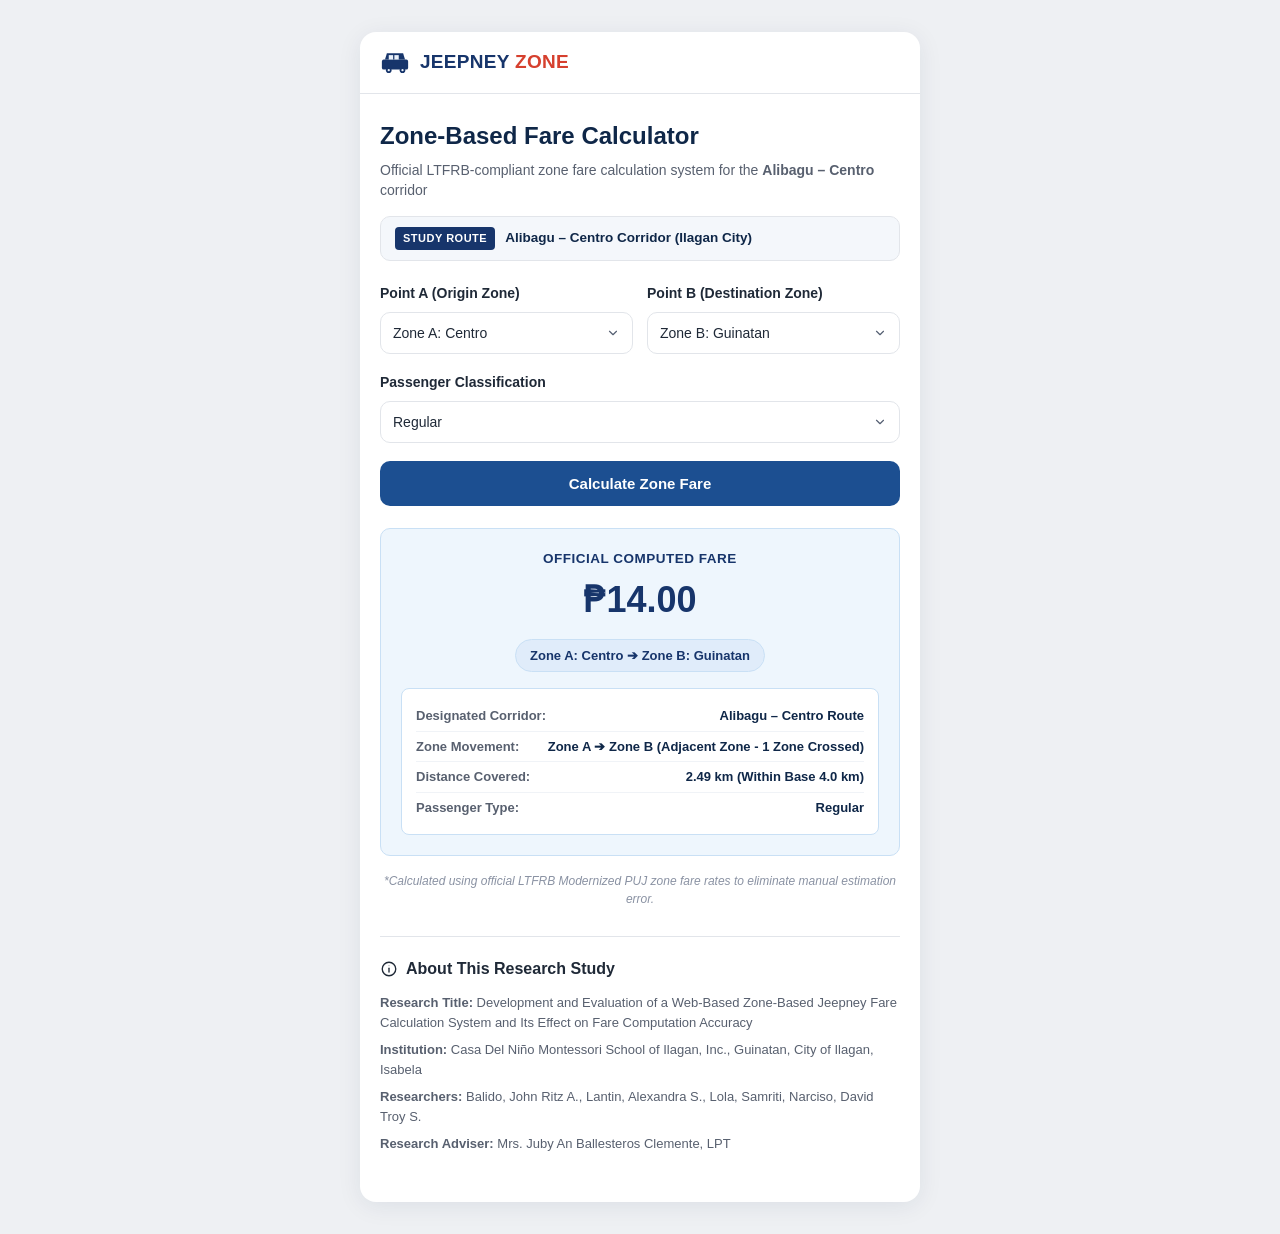
==== index.html @ e0a1ad14 "Add files via upload" ====
<!DOCTYPE html>
<html lang="en">
<head>
<meta charset="UTF-8">
<meta name="viewport" content="width=device-width, initial-scale=1.0">
<title>Zone-Based Jeepney Fare Calculator | Ilagan City</title>
<link rel="stylesheet" href="style.css">
</head>
<body>

<div class="page">

  <header class="site-header">
    <div class="logo">
      <svg class="logo-icon" width="30" height="26" viewBox="0 0 48 40" aria-hidden="true">
        <rect x="3" y="16" width="42" height="16" rx="3" fill="#17356b"/>
        <path d="M8 16 L11 6 H37 L40 16 Z" fill="#17356b"/>
        <rect x="14" y="9" width="7" height="7" fill="#eaf1fa"/>
        <rect x="23" y="9" width="7" height="7" fill="#eaf1fa"/>
        <circle cx="14" cy="33" r="4.5" fill="#17356b"/>
        <circle cx="14" cy="33" r="1.8" fill="#eaf1fa"/>
        <circle cx="36" cy="33" r="4.5" fill="#17356b"/>
        <circle cx="36" cy="33" r="1.8" fill="#eaf1fa"/>
      </svg>
      <span class="logo-text">JEEPNEY <span class="accent">ZONE</span></span>
    </div>
  </header>

  <main class="container">
    <h1>Zone-Based Fare Calculator</h1>
    <p class="subtitle">Official LTFRB-compliant zone fare calculation system for the <strong>Alibagu – Centro</strong> corridor</p>

    <div class="route-banner">
      <span class="banner-tag">STUDY ROUTE</span>
      <span class="banner-title">Alibagu – Centro Corridor (Ilagan City)</span>
    </div>

    <form id="fare-form" novalidate>
      <div class="zone-grid">
        <div class="zone-field">
          <label for="origin">Point A (Origin Zone)</label>
          <div class="input-wrap">
            <select id="origin" name="origin">
              <option value="0">Zone A: Centro</option>
              <option value="1">Zone B: Guinatan</option>
              <option value="2">Zone C: Osmeña</option>
              <option value="3">Zone D: Calamagui</option>
              <option value="4">Zone E: Calamagui (2nd)</option>
              <option value="5">Zone F: Baligatan / Alibagu</option>
            </select>
          </div>
        </div>

        <div class="zone-field">
          <label for="destination">Point B (Destination Zone)</label>
          <div class="input-wrap">
            <select id="destination" name="destination">
              <option value="0">Zone A: Centro</option>
              <option value="1" selected>Zone B: Guinatan</option>
              <option value="2">Zone C: Osmeña</option>
              <option value="3">Zone D: Calamagui</option>
              <option value="4">Zone E: Calamagui (2nd)</option>
              <option value="5">Zone F: Baligatan / Alibagu</option>
            </select>
          </div>
        </div>
      </div>

      <label for="passenger-type">Passenger Classification</label>
      <div class="input-wrap">
        <select id="passenger-type" name="passenger-type">
          <option value="regular">Regular</option>
          <option value="student">Student (20% Discount)</option>
          <option value="senior">Senior Citizen (20% Discount)</option>
          <option value="pwd">PWD (Person with Disability - 20% Discount)</option>
        </select>
      </div>

      <button type="submit" class="calc-btn">Calculate Zone Fare</button>
    </form>

    <div class="result" id="result" aria-live="polite">
      <p class="result-label">Official Computed Fare</p>
      <p class="result-amount" id="fare-amount">₱—</p>

      <div class="zone-trip-summary" id="zone-trip-summary">
        <div class="summary-badge"><span id="badge-point-a">Zone A</span> ➔ <span id="badge-point-b">Zone B</span></div>
      </div>

      <div class="result-details">
        <div class="detail-row">
          <span class="detail-key">Designated Corridor:</span>
          <span class="detail-val">Alibagu – Centro Route</span>
        </div>
        <div class="detail-row">
          <span class="detail-key">Zone Movement:</span>
          <span class="detail-val" id="detail-zones">—</span>
        </div>
        <div class="detail-row">
          <span class="detail-key">Distance Covered:</span>
          <span class="detail-val" id="detail-distance">—</span>
        </div>
        <div class="detail-row">
          <span class="detail-key">Passenger Type:</span>
          <span class="detail-val" id="detail-passenger">—</span>
        </div>
      </div>
    </div>

    <p class="disclaimer">*Calculated using official LTFRB Modernized PUJ zone fare rates to eliminate manual estimation error.</p>

    <div class="info-section">
      <h2>
        <svg viewBox="0 0 24 24" width="18" height="18" fill="none" stroke="currentColor" stroke-width="1.8" stroke-linecap="round" stroke-linejoin="round" aria-hidden="true"><circle cx="12" cy="12" r="9"/><line x1="12" y1="11" x2="12" y2="16"/><circle cx="12" cy="7.6" r="0.6" fill="currentColor" stroke="none"/></svg>
        About This Research Study
      </h2>
      <p class="study-item"><strong>Research Title:</strong> Development and Evaluation of a Web-Based Zone-Based Jeepney Fare Calculation System and Its Effect on Fare Computation Accuracy</p>
      <p class="study-item"><strong>Institution:</strong> Casa Del Niño Montessori School of Ilagan, Inc., Guinatan, City of Ilagan, Isabela</p>
      <p class="study-item"><strong>Researchers:</strong> Balido, John Ritz A., Lantin, Alexandra S., Lola, Samriti, Narciso, David Troy S.</p>
      <p class="study-item"><strong>Research Adviser:</strong> Mrs. Juby An Ballesteros Clemente, LPT</p>
    </div>
  </main>

</div>

<script src="script.js"></script>
</body>
</html>
---- style.css ----
:root {
  --navy: #17356b;
  --navy-dark: #0f2748;
  --red: #d6402e;
  --blue: #1c4f91;
  --blue-dark: #163f74;
  --page-bg: #eef0f3;
  --card-bg: #ffffff;
  --border: #e2e5ea;
  --text: #1f2937;
  --text-secondary: #58606f;
  --text-muted: #8a92a3;
  --fare-bg: #eef6fd;
  --fare-border: #c9e0f5;
  --badge-bg: #e0ecfa;
  --radius: 10px;
  --font: -apple-system, BlinkMacSystemFont, "Segoe UI", Roboto, Helvetica, Arial, sans-serif;
}

* { box-sizing: border-box; }

body {
  margin: 0;
  font-family: var(--font);
  color: var(--text);
  background: var(--page-bg);
  line-height: 1.5;
}

.page {
  max-width: 560px;
  margin: 0 auto;
  background: var(--card-bg);
  min-height: 100vh;
}

@media (min-width: 600px) {
  .page {
    margin: 32px auto;
    min-height: auto;
    border-radius: 16px;
    box-shadow: 0 4px 24px rgba(15, 39, 72, 0.08);
    overflow: hidden;
  }
}

.site-header {
  display: flex;
  align-items: center;
  gap: 14px;
  padding: 16px 20px;
  border-bottom: 1px solid var(--border);
}

.logo {
  display: flex;
  align-items: center;
  gap: 10px;
}

.logo-text {
  font-size: 19px;
  font-weight: 800;
  color: var(--navy);
  letter-spacing: 0.3px;
}

.logo-text .accent {
  color: var(--red);
}

.container {
  padding: 24px 20px 48px;
}

h1 {
  font-size: 24px;
  margin: 0 0 6px;
  color: var(--navy-dark);
  font-weight: 800;
}

.subtitle {
  color: var(--text-secondary);
  margin: 0 0 16px;
  font-size: 14px;
  line-height: 1.45;
}

.route-banner {
  display: flex;
  align-items: center;
  gap: 10px;
  background: #f4f7fb;
  border: 1px solid var(--border);
  padding: 10px 14px;
  border-radius: var(--radius);
  margin-bottom: 22px;
}

.banner-tag {
  background: var(--navy);
  color: #fff;
  font-size: 11px;
  font-weight: 800;
  letter-spacing: 0.5px;
  padding: 3px 8px;
  border-radius: 4px;
}

.banner-title {
  font-size: 13.5px;
  font-weight: 700;
  color: var(--navy-dark);
}

label {
  display: block;
  font-weight: 700;
  font-size: 14px;
  margin-bottom: 8px;
  color: var(--text);
}

.zone-grid {
  display: grid;
  grid-template-columns: 1fr;
  gap: 0;
}

@media (min-width: 480px) {
  .zone-grid {
    grid-template-columns: 1fr 1fr;
    gap: 14px;
  }
}

.input-wrap {
  position: relative;
  margin-bottom: 18px;
}

select {
  width: 100%;
  padding: 12px 36px 12px 12px;
  border: 1px solid var(--border);
  border-radius: var(--radius);
  font-size: 14px;
  color: var(--text);
  font-family: inherit;
  background: #fff;
  appearance: none;
  -webkit-appearance: none;
  background-image: url("data:image/svg+xml,%3Csvg xmlns='http://www.w3.org/2000/svg' width='14' height='14' viewBox='0 0 24 24' fill='none' stroke='%23566073' stroke-width='2' stroke-linecap='round' stroke-linejoin='round'%3E%3Cpolyline points='6 9 12 15 18 9'/%3E%3C/svg%3E");
  background-repeat: no-repeat;
  background-position: right 12px center;
  background-size: 14px;
}

select:focus {
  outline: none;
  border-color: var(--blue);
  box-shadow: 0 0 0 3px rgba(28, 79, 145, 0.14);
}

.calc-btn {
  width: 100%;
  background: var(--blue);
  color: #fff;
  border: none;
  padding: 14px;
  font-size: 15px;
  font-weight: 700;
  border-radius: var(--radius);
  cursor: pointer;
  transition: background 0.15s ease, transform 0.1s ease;
}

.calc-btn:hover { background: var(--blue-dark); }
.calc-btn:active { transform: translateY(1px); }

.result {
  margin-top: 22px;
  background: var(--fare-bg);
  border: 1px solid var(--fare-border);
  border-radius: var(--radius);
  padding: 20px;
  text-align: center;
}

.result-label {
  margin: 0 0 4px;
  font-size: 13.5px;
  color: var(--navy);
  font-weight: 700;
  text-transform: uppercase;
  letter-spacing: 0.5px;
}

.result-amount {
  margin: 0 0 12px;
  font-size: 36px;
  font-weight: 800;
  color: var(--navy);
}

.zone-trip-summary {
  display: flex;
  justify-content: center;
  margin-bottom: 16px;
}

.summary-badge {
  background: var(--badge-bg);
  border: 1px solid var(--fare-border);
  color: var(--navy);
  font-weight: 700;
  font-size: 13px;
  padding: 6px 14px;
  border-radius: 20px;
}

.result-details {
  background: #ffffff;
  border: 1px solid var(--fare-border);
  border-radius: 8px;
  padding: 12px 14px;
  text-align: left;
}

.detail-row {
  display: flex;
  justify-content: space-between;
  gap: 10px;
  padding: 5px 0;
  font-size: 13px;
  border-bottom: 1px solid #f0f3f7;
}

.detail-row:last-child {
  border-bottom: none;
}

.detail-key {
  font-weight: 600;
  color: var(--text-secondary);
  flex-shrink: 0;
}

.detail-val {
  font-weight: 700;
  color: var(--navy-dark);
  text-align: right;
}

.disclaimer {
  text-align: center;
  font-size: 12px;
  color: var(--text-muted);
  font-style: italic;
  margin: 16px 0 28px;
}

.info-section {
  border-top: 1px solid var(--border);
  padding-top: 20px;
}

.info-section h2 {
  display: flex;
  align-items: center;
  gap: 8px;
  font-size: 16px;
  margin: 0 0 12px;
  color: var(--text);
}

.info-section p {
  margin: 0 0 8px;
  font-size: 13px;
  color: var(--text-secondary);
  line-height: 1.5;
}

.info-section p:last-child {
  margin-bottom: 0;
}
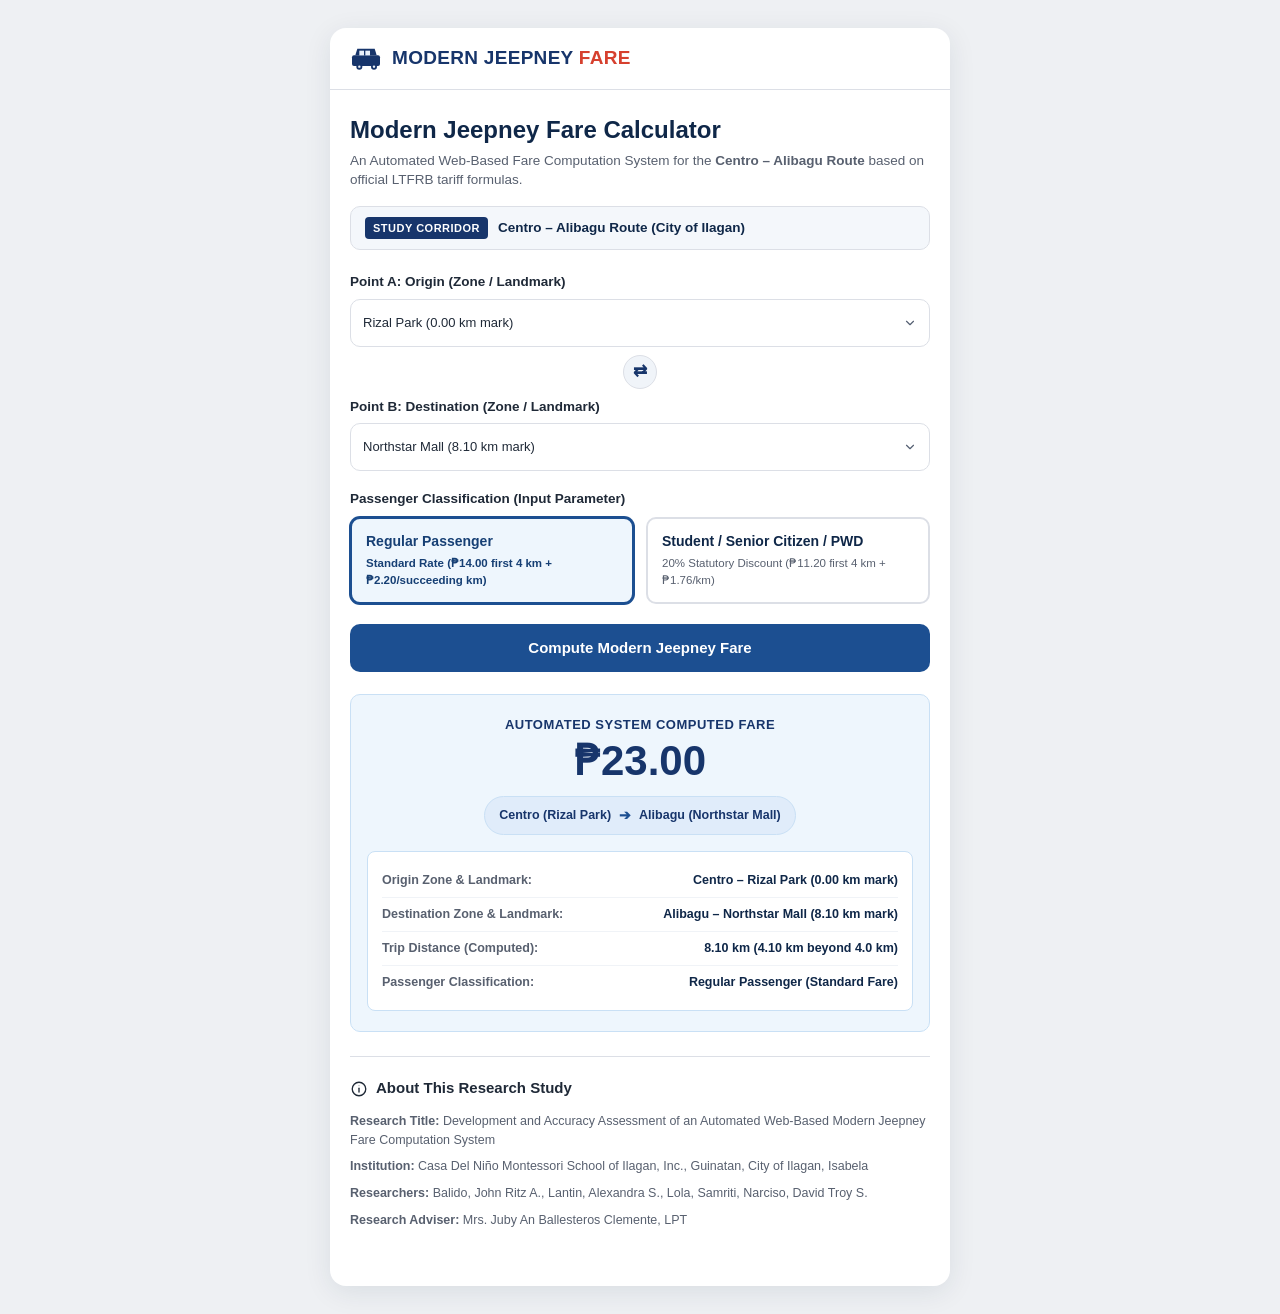
==== commit 350a6cf0: "Add files via upload" ====
--- a/index.html
+++ b/index.html
@@ -3,7 +3,7 @@
 <head>
 <meta charset="UTF-8">
 <meta name="viewport" content="width=device-width, initial-scale=1.0">
-<title>Zone-Based Jeepney Fare Calculator | Ilagan City</title>
+<title>Automated Modern Jeepney Fare Computation System | Ilagan City</title>
 <link rel="stylesheet" href="style.css">
 </head>
 <body>
@@ -12,7 +12,7 @@
 
   <header class="site-header">
     <div class="logo">
-      <svg class="logo-icon" width="30" height="26" viewBox="0 0 48 40" aria-hidden="true">
+      <svg class="logo-icon" width="32" height="28" viewBox="0 0 48 40" aria-hidden="true">
         <rect x="3" y="16" width="42" height="16" rx="3" fill="#17356b"/>
         <path d="M8 16 L11 6 H37 L40 16 Z" fill="#17356b"/>
         <rect x="14" y="9" width="7" height="7" fill="#eaf1fa"/>
@@ -22,99 +22,157 @@
         <circle cx="36" cy="33" r="4.5" fill="#17356b"/>
         <circle cx="36" cy="33" r="1.8" fill="#eaf1fa"/>
       </svg>
-      <span class="logo-text">JEEPNEY <span class="accent">ZONE</span></span>
+      <span class="logo-text">MODERN JEEPNEY <span class="accent">FARE</span></span>
     </div>
   </header>
 
   <main class="container">
-    <h1>Zone-Based Fare Calculator</h1>
-    <p class="subtitle">Official LTFRB-compliant zone fare calculation system for the <strong>Alibagu – Centro</strong> corridor</p>
+    <h1>Modern Jeepney Fare Calculator</h1>
+    <p class="subtitle">An Automated Web-Based Fare Computation System for the <strong>Centro – Alibagu Route</strong> based on official LTFRB tariff formulas.</p>
 
     <div class="route-banner">
-      <span class="banner-tag">STUDY ROUTE</span>
-      <span class="banner-title">Alibagu – Centro Corridor (Ilagan City)</span>
+      <span class="banner-tag">STUDY CORRIDOR</span>
+      <span class="banner-title">Centro – Alibagu Route (City of Ilagan)</span>
     </div>
 
     <form id="fare-form" novalidate>
       <div class="zone-grid">
+        
+        <!-- Origin Selection -->
         <div class="zone-field">
-          <label for="origin">Point A (Origin Zone)</label>
+          <label for="origin">Point A: Origin (Zone / Landmark)</label>
           <div class="input-wrap">
             <select id="origin" name="origin">
-              <option value="0">Zone A: Centro</option>
-              <option value="1">Zone B: Guinatan</option>
-              <option value="2">Zone C: Osmeña</option>
-              <option value="3">Zone D: Calamagui</option>
-              <option value="4">Zone E: Calamagui (2nd)</option>
-              <option value="5">Zone F: Baligatan / Alibagu</option>
+              <optgroup label="Centro Zone">
+                <option value="0" selected>Rizal Park (0.00 km mark)</option>
+                <option value="1">Ilagan City Hall (0.64 km mark)</option>
+                <option value="2">Paguirigan Memorial Park (0.95 km mark)</option>
+              </optgroup>
+              <optgroup label="Guinatan Zone">
+                <option value="3">Casa del Niño Montessori School (1.90 km mark)</option>
+                <option value="4">Brgy. Guinatan Covered Court (2.49 km mark)</option>
+              </optgroup>
+              <optgroup label="Osmeña Zone">
+                <option value="5">Puregold Ilagan Isabela (3.30 km mark)</option>
+                <option value="6">Robinsons Supermarket Ilagan (3.95 km mark)</option>
+              </optgroup>
+              <optgroup label="Calamagui 1st Zone">
+                <option value="7">Isabela Doctor's General Hospital [IDGH] (5.30 km mark)</option>
+                <option value="8">Hotel Mills and Rain (6.22 km mark)</option>
+              </optgroup>
+              <optgroup label="Calamagui 2nd Zone">
+                <option value="9">Queen Isabela Park (6.95 km mark)</option>
+              </optgroup>
+              <optgroup label="Baligatan Zone">
+                <option value="10">PSA - Isabela Provincial Office (7.31 km mark)</option>
+              </optgroup>
+              <optgroup label="Alibagu Zone">
+                <option value="11">Northstar Mall (8.10 km mark)</option>
+              </optgroup>
             </select>
           </div>
         </div>
 
+        <div class="swap-wrap">
+          <button type="button" id="swap-btn" class="swap-btn" title="Swap Origin and Destination" aria-label="Swap Origin and Destination">⇄</button>
+        </div>
+
+        <!-- Destination Selection -->
         <div class="zone-field">
-          <label for="destination">Point B (Destination Zone)</label>
+          <label for="destination">Point B: Destination (Zone / Landmark)</label>
           <div class="input-wrap">
             <select id="destination" name="destination">
-              <option value="0">Zone A: Centro</option>
-              <option value="1" selected>Zone B: Guinatan</option>
-              <option value="2">Zone C: Osmeña</option>
-              <option value="3">Zone D: Calamagui</option>
-              <option value="4">Zone E: Calamagui (2nd)</option>
-              <option value="5">Zone F: Baligatan / Alibagu</option>
+              <optgroup label="Centro Zone">
+                <option value="0">Rizal Park (0.00 km mark)</option>
+                <option value="1">Ilagan City Hall (0.64 km mark)</option>
+                <option value="2">Paguirigan Memorial Park (0.95 km mark)</option>
+              </optgroup>
+              <optgroup label="Guinatan Zone">
+                <option value="3">Casa del Niño Montessori School (1.90 km mark)</option>
+                <option value="4">Brgy. Guinatan Covered Court (2.49 km mark)</option>
+              </optgroup>
+              <optgroup label="Osmeña Zone">
+                <option value="5">Puregold Ilagan Isabela (3.30 km mark)</option>
+                <option value="6">Robinsons Supermarket Ilagan (3.95 km mark)</option>
+              </optgroup>
+              <optgroup label="Calamagui 1st Zone">
+                <option value="7">Isabela Doctor's General Hospital [IDGH] (5.30 km mark)</option>
+                <option value="8">Hotel Mills and Rain (6.22 km mark)</option>
+              </optgroup>
+              <optgroup label="Calamagui 2nd Zone">
+                <option value="9">Queen Isabela Park (6.95 km mark)</option>
+              </optgroup>
+              <optgroup label="Baligatan Zone">
+                <option value="10">PSA - Isabela Provincial Office (7.31 km mark)</option>
+              </optgroup>
+              <optgroup label="Alibagu Zone">
+                <option value="11" selected>Northstar Mall (8.10 km mark)</option>
+              </optgroup>
             </select>
           </div>
         </div>
       </div>
 
-      <label for="passenger-type">Passenger Classification</label>
-      <div class="input-wrap">
-        <select id="passenger-type" name="passenger-type">
-          <option value="regular">Regular</option>
-          <option value="student">Student (20% Discount)</option>
-          <option value="senior">Senior Citizen (20% Discount)</option>
-          <option value="pwd">PWD (Person with Disability - 20% Discount)</option>
-        </select>
+      <!-- Passenger Classification as defined in Research Paper Input (c) -->
+      <label class="passenger-section-label">Passenger Classification (Input Parameter)</label>
+      <div class="passenger-type-container">
+        <div class="passenger-btn-group" role="radiogroup" aria-label="Passenger Classification">
+          <label class="passenger-radio-label active" id="label-regular">
+            <input type="radio" name="passenger-type" value="regular" checked>
+            <span class="radio-title">Regular Passenger</span>
+            <span class="radio-desc">Standard Rate (₱14.00 first 4 km + ₱2.20/succeeding km)</span>
+          </label>
+          <label class="passenger-radio-label" id="label-discounted">
+            <input type="radio" name="passenger-type" value="discounted">
+            <span class="radio-title">Student / Senior Citizen / PWD</span>
+            <span class="radio-desc">20% Statutory Discount (₱11.20 first 4 km + ₱1.76/km)</span>
+          </label>
+        </div>
       </div>
 
-      <button type="submit" class="calc-btn">Calculate Zone Fare</button>
+      <button type="submit" class="calc-btn">Compute Modern Jeepney Fare</button>
     </form>
 
+    <!-- Computed Output Section -->
     <div class="result" id="result" aria-live="polite">
-      <p class="result-label">Official Computed Fare</p>
-      <p class="result-amount" id="fare-amount">₱—</p>
+      <p class="result-label">Automated System Computed Fare</p>
+      <p class="result-amount" id="fare-amount">₱23.00</p>
 
       <div class="zone-trip-summary" id="zone-trip-summary">
-        <div class="summary-badge"><span id="badge-point-a">Zone A</span> ➔ <span id="badge-point-b">Zone B</span></div>
+        <div class="summary-badge">
+          <span class="badge-point" id="badge-point-a">Point A</span>
+          <span class="badge-arrow">➔</span>
+          <span class="badge-point" id="badge-point-b">Point B</span>
+        </div>
       </div>
 
       <div class="result-details">
         <div class="detail-row">
-          <span class="detail-key">Designated Corridor:</span>
-          <span class="detail-val">Alibagu – Centro Route</span>
+          <span class="detail-key">Origin Zone & Landmark:</span>
+          <span class="detail-val" id="detail-point-a">—</span>
         </div>
         <div class="detail-row">
-          <span class="detail-key">Zone Movement:</span>
-          <span class="detail-val" id="detail-zones">—</span>
+          <span class="detail-key">Destination Zone & Landmark:</span>
+          <span class="detail-val" id="detail-point-b">—</span>
         </div>
         <div class="detail-row">
-          <span class="detail-key">Distance Covered:</span>
+          <span class="detail-key">Trip Distance (Computed):</span>
           <span class="detail-val" id="detail-distance">—</span>
         </div>
         <div class="detail-row">
-          <span class="detail-key">Passenger Type:</span>
+          <span class="detail-key">Passenger Classification:</span>
           <span class="detail-val" id="detail-passenger">—</span>
         </div>
       </div>
     </div>
 
-    <p class="disclaimer">*Calculated using official LTFRB Modernized PUJ zone fare rates to eliminate manual estimation error.</p>
-
+    <!-- Research Metadata Section -->
     <div class="info-section">
       <h2>
         <svg viewBox="0 0 24 24" width="18" height="18" fill="none" stroke="currentColor" stroke-width="1.8" stroke-linecap="round" stroke-linejoin="round" aria-hidden="true"><circle cx="12" cy="12" r="9"/><line x1="12" y1="11" x2="12" y2="16"/><circle cx="12" cy="7.6" r="0.6" fill="currentColor" stroke="none"/></svg>
         About This Research Study
       </h2>
-      <p class="study-item"><strong>Research Title:</strong> Development and Evaluation of a Web-Based Zone-Based Jeepney Fare Calculation System and Its Effect on Fare Computation Accuracy</p>
+      <p class="study-item"><strong>Research Title:</strong> Development and Accuracy Assessment of an Automated Web-Based Modern Jeepney Fare Computation System</p>
       <p class="study-item"><strong>Institution:</strong> Casa Del Niño Montessori School of Ilagan, Inc., Guinatan, City of Ilagan, Isabela</p>
       <p class="study-item"><strong>Researchers:</strong> Balido, John Ritz A., Lantin, Alexandra S., Lola, Samriti, Narciso, David Troy S.</p>
       <p class="study-item"><strong>Research Adviser:</strong> Mrs. Juby An Ballesteros Clemente, LPT</p>
--- a/style.css
+++ b/style.css
@@ -6,7 +6,7 @@
   --blue-dark: #163f74;
   --page-bg: #eef0f3;
   --card-bg: #ffffff;
-  --border: #e2e5ea;
+  --border: #dcdfe6;
   --text: #1f2937;
   --text-secondary: #58606f;
   --text-muted: #8a92a3;
@@ -17,7 +17,9 @@
   --font: -apple-system, BlinkMacSystemFont, "Segoe UI", Roboto, Helvetica, Arial, sans-serif;
 }
 
-* { box-sizing: border-box; }
+* { 
+  box-sizing: border-box; 
+}
 
 body {
   margin: 0;
@@ -25,21 +27,22 @@
   color: var(--text);
   background: var(--page-bg);
   line-height: 1.5;
+  -webkit-font-smoothing: antialiased;
 }
 
 .page {
-  max-width: 560px;
+  max-width: 620px;
   margin: 0 auto;
   background: var(--card-bg);
   min-height: 100vh;
 }
 
-@media (min-width: 600px) {
+@media (min-width: 660px) {
   .page {
-    margin: 32px auto;
+    margin: 28px auto;
     min-height: auto;
     border-radius: 16px;
-    box-shadow: 0 4px 24px rgba(15, 39, 72, 0.08);
+    box-shadow: 0 6px 28px rgba(15, 39, 72, 0.09);
     overflow: hidden;
   }
 }
@@ -74,16 +77,17 @@
 }
 
 h1 {
-  font-size: 24px;
+  font-size: clamp(20px, 4.8vw, 24px);
   margin: 0 0 6px;
   color: var(--navy-dark);
   font-weight: 800;
+  line-height: 1.3;
 }
 
 .subtitle {
   color: var(--text-secondary);
   margin: 0 0 16px;
-  font-size: 14px;
+  font-size: 13.5px;
   line-height: 1.45;
 }
 
@@ -96,6 +100,7 @@
   padding: 10px 14px;
   border-radius: var(--radius);
   margin-bottom: 22px;
+  flex-wrap: wrap;
 }
 
 .banner-tag {
@@ -106,6 +111,7 @@
   letter-spacing: 0.5px;
   padding: 3px 8px;
   border-radius: 4px;
+  flex-shrink: 0;
 }
 
 .banner-title {
@@ -114,47 +120,90 @@
   color: var(--navy-dark);
 }
 
-label {
+.zone-grid {
+  display: flex;
+  flex-direction: column;
+  gap: 8px;
+  margin-bottom: 18px;
+}
+
+.swap-wrap {
+  display: flex;
+  justify-content: center;
+}
+
+.swap-btn {
+  background: #f0f4f9;
+  border: 1px solid var(--border);
+  border-radius: 50%;
+  width: 34px;
+  height: 34px;
+  cursor: pointer;
+  font-size: 17px;
+  font-weight: 700;
+  color: var(--navy);
+  display: flex;
+  align-items: center;
+  justify-content: center;
+  transition: all 0.15s ease;
+}
+
+.swap-btn:hover {
+  background: var(--badge-bg);
+  border-color: var(--blue);
+  transform: rotate(180deg);
+}
+
+.zone-field {
+  display: flex;
+  flex-direction: column;
+}
+
+.zone-field label {
   display: block;
   font-weight: 700;
-  font-size: 14px;
-  margin-bottom: 8px;
-  color: var(--text);
-}
-
-.zone-grid {
-  display: grid;
-  grid-template-columns: 1fr;
-  gap: 0;
-}
-
-@media (min-width: 480px) {
-  .zone-grid {
-    grid-template-columns: 1fr 1fr;
-    gap: 14px;
-  }
+  font-size: 13.5px;
+  margin-bottom: 6px;
+  color: var(--text);
 }
 
 .input-wrap {
   position: relative;
-  margin-bottom: 18px;
+  width: 100%;
 }
 
 select {
   width: 100%;
-  padding: 12px 36px 12px 12px;
+  height: 48px;
+  padding: 10px 36px 10px 12px;
   border: 1px solid var(--border);
   border-radius: var(--radius);
-  font-size: 14px;
+  font-size: 13px;
   color: var(--text);
   font-family: inherit;
-  background: #fff;
+  background-color: #fff;
   appearance: none;
   -webkit-appearance: none;
   background-image: url("data:image/svg+xml,%3Csvg xmlns='http://www.w3.org/2000/svg' width='14' height='14' viewBox='0 0 24 24' fill='none' stroke='%23566073' stroke-width='2' stroke-linecap='round' stroke-linejoin='round'%3E%3Cpolyline points='6 9 12 15 18 9'/%3E%3C/svg%3E");
   background-repeat: no-repeat;
   background-position: right 12px center;
   background-size: 14px;
+  text-overflow: ellipsis;
+  white-space: nowrap;
+  overflow: hidden;
+}
+
+optgroup {
+  font-weight: 700;
+  color: var(--navy);
+  background: #f9fbfd;
+}
+
+optgroup option {
+  font-weight: 400;
+  color: var(--text);
+  background: #ffffff;
+  padding: 4px 6px;
 }
 
 select:focus {
@@ -163,17 +212,93 @@
   box-shadow: 0 0 0 3px rgba(28, 79, 145, 0.14);
 }
 
+.passenger-section-label {
+  display: block;
+  font-weight: 700;
+  font-size: 13.5px;
+  margin-bottom: 8px;
+  color: var(--text);
+}
+
+.passenger-type-container {
+  margin-bottom: 20px;
+}
+
+.passenger-btn-group {
+  display: grid;
+  grid-template-columns: 1fr;
+  gap: 10px;
+}
+
+@media (min-width: 480px) {
+  .passenger-btn-group {
+    grid-template-columns: 1fr 1fr;
+    gap: 12px;
+  }
+}
+
+.passenger-radio-label {
+  display: flex;
+  flex-direction: column;
+  justify-content: center;
+  padding: 12px 14px;
+  border: 2px solid var(--border);
+  border-radius: var(--radius);
+  background: #ffffff;
+  cursor: pointer;
+  transition: all 0.15s ease;
+  user-select: none;
+}
+
+.passenger-radio-label input[type="radio"] {
+  position: absolute;
+  opacity: 0;
+  pointer-events: none;
+}
+
+.passenger-radio-label .radio-title {
+  font-size: 14px;
+  font-weight: 700;
+  color: var(--navy-dark);
+  margin-bottom: 3px;
+}
+
+.passenger-radio-label .radio-desc {
+  font-size: 11.5px;
+  color: var(--text-secondary);
+}
+
+.passenger-radio-label:hover {
+  border-color: #b0c7e6;
+  background: #f8fbfe;
+}
+
+.passenger-radio-label.active {
+  border-color: var(--blue);
+  background: #eef6fd;
+  box-shadow: 0 0 0 1px var(--blue);
+}
+
+.passenger-radio-label.active .radio-title {
+  color: var(--blue-dark);
+}
+
+.passenger-radio-label.active .radio-desc {
+  color: var(--blue-dark);
+  font-weight: 600;
+}
+
 .calc-btn {
   width: 100%;
+  height: 48px;
   background: var(--blue);
   color: #fff;
   border: none;
-  padding: 14px;
   font-size: 15px;
   font-weight: 700;
   border-radius: var(--radius);
   cursor: pointer;
-  transition: background 0.15s ease, transform 0.1s ease;
+  transition: background 0.15s ease;
 }
 
 .calc-btn:hover { background: var(--blue-dark); }
@@ -184,13 +309,13 @@
   background: var(--fare-bg);
   border: 1px solid var(--fare-border);
   border-radius: var(--radius);
-  padding: 20px;
+  padding: 20px 16px;
   text-align: center;
 }
 
 .result-label {
   margin: 0 0 4px;
-  font-size: 13.5px;
+  font-size: 13px;
   color: var(--navy);
   font-weight: 700;
   text-transform: uppercase;
@@ -199,25 +324,40 @@
 
 .result-amount {
   margin: 0 0 12px;
-  font-size: 36px;
+  font-size: clamp(32px, 7.5vw, 42px);
   font-weight: 800;
   color: var(--navy);
+  line-height: 1.1;
 }
 
 .zone-trip-summary {
   display: flex;
   justify-content: center;
   margin-bottom: 16px;
+  width: 100%;
 }
 
 .summary-badge {
+  display: inline-flex;
+  align-items: center;
+  justify-content: center;
+  flex-wrap: wrap;
+  gap: 6px 8px;
   background: var(--badge-bg);
   border: 1px solid var(--fare-border);
   color: var(--navy);
   font-weight: 700;
-  font-size: 13px;
-  padding: 6px 14px;
-  border-radius: 20px;
+  font-size: 12.5px;
+  padding: 8px 14px;
+  border-radius: 24px;
+  max-width: 100%;
+  text-align: center;
+}
+
+.badge-arrow {
+  color: var(--blue);
+  font-size: 14px;
+  flex-shrink: 0;
 }
 
 .result-details {
@@ -231,10 +371,12 @@
 .detail-row {
   display: flex;
   justify-content: space-between;
+  align-items: baseline;
   gap: 10px;
-  padding: 5px 0;
-  font-size: 13px;
+  padding: 7px 0;
+  font-size: 12.5px;
   border-bottom: 1px solid #f0f3f7;
+  flex-wrap: wrap;
 }
 
 .detail-row:last-child {
@@ -251,37 +393,27 @@
   font-weight: 700;
   color: var(--navy-dark);
   text-align: right;
-}
-
-.disclaimer {
-  text-align: center;
-  font-size: 12px;
-  color: var(--text-muted);
-  font-style: italic;
-  margin: 16px 0 28px;
+  flex-grow: 1;
 }
 
 .info-section {
   border-top: 1px solid var(--border);
   padding-top: 20px;
+  margin-top: 24px;
 }
 
 .info-section h2 {
   display: flex;
   align-items: center;
   gap: 8px;
-  font-size: 16px;
+  font-size: 15px;
   margin: 0 0 12px;
   color: var(--text);
 }
 
 .info-section p {
   margin: 0 0 8px;
-  font-size: 13px;
+  font-size: 12.5px;
   color: var(--text-secondary);
   line-height: 1.5;
-}
-
-.info-section p:last-child {
-  margin-bottom: 0;
 }
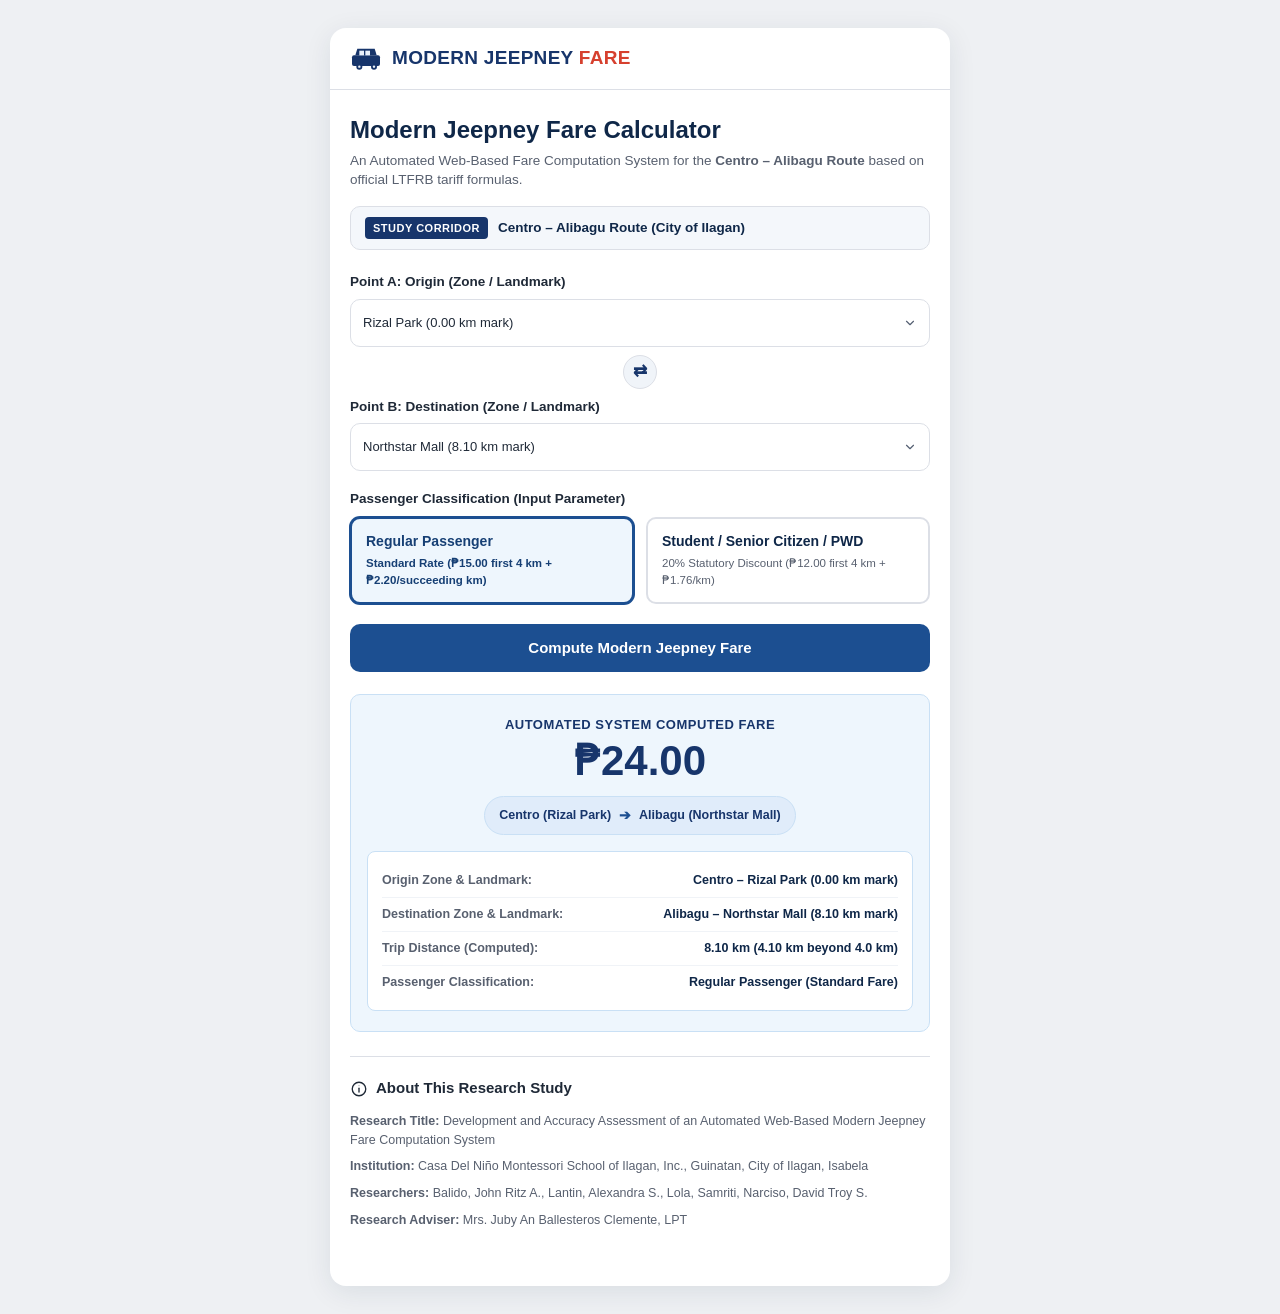
==== commit 9e72b374: "Add files via upload" ====
--- a/index.html
+++ b/index.html
@@ -120,12 +120,12 @@
           <label class="passenger-radio-label active" id="label-regular">
             <input type="radio" name="passenger-type" value="regular" checked>
             <span class="radio-title">Regular Passenger</span>
-            <span class="radio-desc">Standard Rate (₱14.00 first 4 km + ₱2.20/succeeding km)</span>
+            <span class="radio-desc">Standard Rate (₱15.00 first 4 km + ₱2.20/succeeding km)</span>
           </label>
           <label class="passenger-radio-label" id="label-discounted">
             <input type="radio" name="passenger-type" value="discounted">
             <span class="radio-title">Student / Senior Citizen / PWD</span>
-            <span class="radio-desc">20% Statutory Discount (₱11.20 first 4 km + ₱1.76/km)</span>
+            <span class="radio-desc">20% Statutory Discount (₱12.00 first 4 km + ₱1.76/km)</span>
           </label>
         </div>
       </div>
@@ -136,7 +136,7 @@
     <!-- Computed Output Section -->
     <div class="result" id="result" aria-live="polite">
       <p class="result-label">Automated System Computed Fare</p>
-      <p class="result-amount" id="fare-amount">₱23.00</p>
+      <p class="result-amount" id="fare-amount">₱24.00</p>
 
       <div class="zone-trip-summary" id="zone-trip-summary">
         <div class="summary-badge">
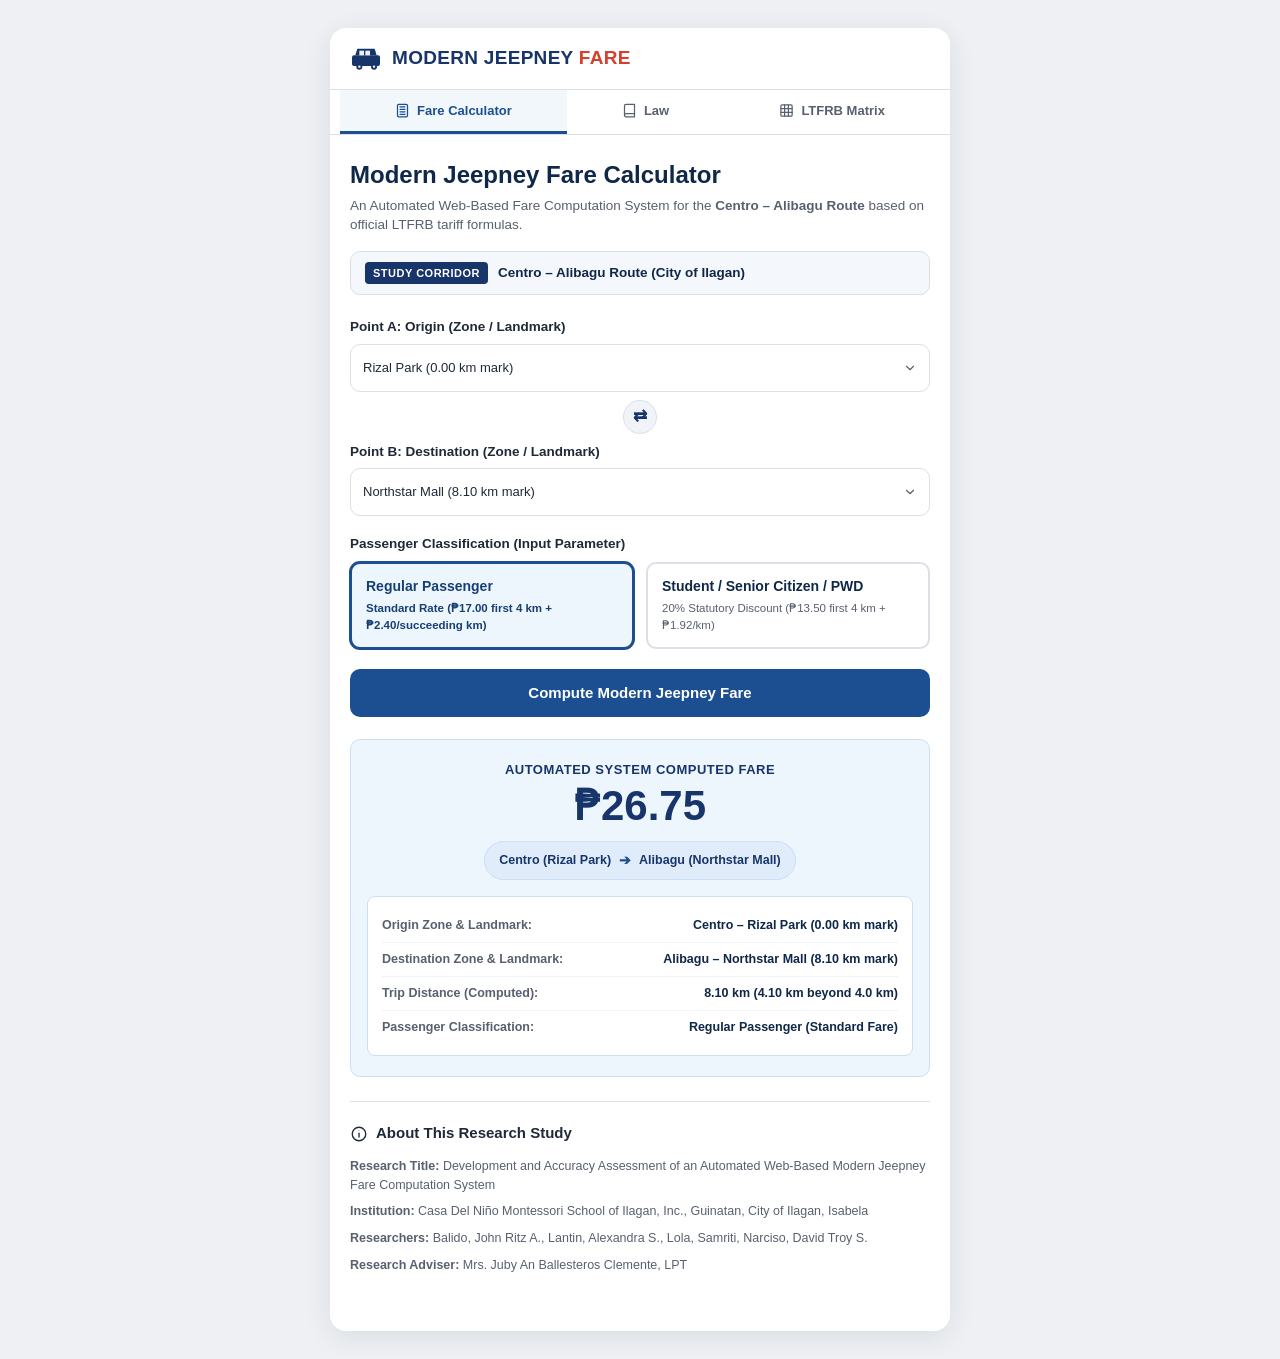
==== commit f7774900: "Add files via upload" ====
--- a/index.html
+++ b/index.html
@@ -26,157 +26,522 @@
     </div>
   </header>
 
+  <!-- Consistent Navigation Tabs -->
+  <nav class="nav-bar" role="tablist" aria-label="Main Navigation">
+    <button type="button" class="nav-tab active" role="tab" id="tab-calculator-btn" aria-selected="true" aria-controls="panel-calculator">
+      <svg width="15" height="15" viewBox="0 0 24 24" fill="none" stroke="currentColor" stroke-width="2" stroke-linecap="round" stroke-linejoin="round" aria-hidden="true"><rect x="4" y="2" width="16" height="20" rx="2"/><line x1="8" y1="6" x2="16" y2="6"/><line x1="8" y1="10" x2="16" y2="10"/><line x1="8" y1="14" x2="16" y2="14"/><line x1="8" y1="18" x2="16" y2="18"/></svg>
+      <span>Fare Calculator</span>
+    </button>
+    <button type="button" class="nav-tab" role="tab" id="tab-law-btn" aria-selected="false" aria-controls="panel-law">
+      <svg width="15" height="15" viewBox="0 0 24 24" fill="none" stroke="currentColor" stroke-width="2" stroke-linecap="round" stroke-linejoin="round" aria-hidden="true"><path d="M4 19.5A2.5 2.5 0 0 1 6.5 17H20"/><path d="M6.5 2H20v20H6.5A2.5 2.5 0 0 1 4 19.5v-15A2.5 2.5 0 0 1 6.5 2z"/></svg>
+      <span>Law</span>
+    </button>
+    <button type="button" class="nav-tab" role="tab" id="tab-matrix-btn" aria-selected="false" aria-controls="panel-matrix">
+      <svg width="15" height="15" viewBox="0 0 24 24" fill="none" stroke="currentColor" stroke-width="2" stroke-linecap="round" stroke-linejoin="round" aria-hidden="true"><rect x="3" y="3" width="18" height="18" rx="2"/><line x1="3" y1="9" x2="21" y2="9"/><line x1="3" y1="15" x2="21" y2="15"/><line x1="9" y1="3" x2="9" y2="21"/><line x1="15" y1="3" x2="15" y2="21"/></svg>
+      <span>LTFRB Matrix</span>
+    </button>
+  </nav>
+
   <main class="container">
-    <h1>Modern Jeepney Fare Calculator</h1>
-    <p class="subtitle">An Automated Web-Based Fare Computation System for the <strong>Centro – Alibagu Route</strong> based on official LTFRB tariff formulas.</p>
-
-    <div class="route-banner">
-      <span class="banner-tag">STUDY CORRIDOR</span>
-      <span class="banner-title">Centro – Alibagu Route (City of Ilagan)</span>
+
+    <!-- TAB 1: Fare Calculator -->
+    <div id="panel-calculator" class="tab-panel active" role="tabpanel" aria-labelledby="tab-calculator-btn">
+      <h1>Modern Jeepney Fare Calculator</h1>
+      <p class="subtitle">An Automated Web-Based Fare Computation System for the <strong>Centro – Alibagu Route</strong> based on official LTFRB tariff formulas.</p>
+
+      <div class="route-banner">
+        <span class="banner-tag">STUDY CORRIDOR</span>
+        <span class="banner-title">Centro – Alibagu Route (City of Ilagan)</span>
+      </div>
+
+      <form id="fare-form" novalidate>
+        <div class="zone-grid">
+          
+          <!-- Origin Selection -->
+          <div class="zone-field">
+            <label for="origin">Point A: Origin (Zone / Landmark)</label>
+            <div class="input-wrap">
+              <select id="origin" name="origin">
+                <optgroup label="Centro Zone">
+                  <option value="0" selected>Rizal Park (0.00 km mark)</option>
+                  <option value="1">Ilagan City Hall (0.64 km mark)</option>
+                  <option value="2">Paguirigan Memorial Park (0.95 km mark)</option>
+                </optgroup>
+                <optgroup label="Guinatan Zone">
+                  <option value="3">Casa del Niño Montessori School (1.90 km mark)</option>
+                  <option value="4">Brgy. Guinatan Covered Court (2.49 km mark)</option>
+                </optgroup>
+                <optgroup label="Osmeña Zone">
+                  <option value="5">Puregold Ilagan Isabela (3.30 km mark)</option>
+                  <option value="6">Robinsons Supermarket Ilagan (3.95 km mark)</option>
+                </optgroup>
+                <optgroup label="Calamagui 1st Zone">
+                  <option value="7">Isabela Doctor's General Hospital [IDGH] (5.30 km mark)</option>
+                  <option value="8">Hotel Mills and Rain (6.22 km mark)</option>
+                </optgroup>
+                <optgroup label="Calamagui 2nd Zone">
+                  <option value="9">Queen Isabela Park (6.95 km mark)</option>
+                </optgroup>
+                <optgroup label="Baligatan Zone">
+                  <option value="10">PSA - Isabela Provincial Office (7.31 km mark)</option>
+                </optgroup>
+                <optgroup label="Alibagu Zone">
+                  <option value="11">Northstar Mall (8.10 km mark)</option>
+                </optgroup>
+              </select>
+            </div>
+          </div>
+
+          <div class="swap-wrap">
+            <button type="button" id="swap-btn" class="swap-btn" title="Swap Origin and Destination" aria-label="Swap Origin and Destination">⇄</button>
+          </div>
+
+          <!-- Destination Selection -->
+          <div class="zone-field">
+            <label for="destination">Point B: Destination (Zone / Landmark)</label>
+            <div class="input-wrap">
+              <select id="destination" name="destination">
+                <optgroup label="Centro Zone">
+                  <option value="0">Rizal Park (0.00 km mark)</option>
+                  <option value="1">Ilagan City Hall (0.64 km mark)</option>
+                  <option value="2">Paguirigan Memorial Park (0.95 km mark)</option>
+                </optgroup>
+                <optgroup label="Guinatan Zone">
+                  <option value="3">Casa del Niño Montessori School (1.90 km mark)</option>
+                  <option value="4">Brgy. Guinatan Covered Court (2.49 km mark)</option>
+                </optgroup>
+                <optgroup label="Osmeña Zone">
+                  <option value="5">Puregold Ilagan Isabela (3.30 km mark)</option>
+                  <option value="6">Robinsons Supermarket Ilagan (3.95 km mark)</option>
+                </optgroup>
+                <optgroup label="Calamagui 1st Zone">
+                  <option value="7">Isabela Doctor's General Hospital [IDGH] (5.30 km mark)</option>
+                  <option value="8">Hotel Mills and Rain (6.22 km mark)</option>
+                </optgroup>
+                <optgroup label="Calamagui 2nd Zone">
+                  <option value="9">Queen Isabela Park (6.95 km mark)</option>
+                </optgroup>
+                <optgroup label="Baligatan Zone">
+                  <option value="10">PSA - Isabela Provincial Office (7.31 km mark)</option>
+                </optgroup>
+                <optgroup label="Alibagu Zone">
+                  <option value="11" selected>Northstar Mall (8.10 km mark)</option>
+                </optgroup>
+              </select>
+            </div>
+          </div>
+        </div>
+
+        <!-- Passenger Classification -->
+        <label class="passenger-section-label">Passenger Classification (Input Parameter)</label>
+        <div class="passenger-type-container">
+          <div class="passenger-btn-group" role="radiogroup" aria-label="Passenger Classification">
+            <label class="passenger-radio-label active" id="label-regular">
+              <input type="radio" name="passenger-type" value="regular" checked>
+              <span class="radio-title">Regular Passenger</span>
+              <span class="radio-desc">Standard Rate (₱17.00 first 4 km + ₱2.40/succeeding km)</span>
+            </label>
+            <label class="passenger-radio-label" id="label-discounted">
+              <input type="radio" name="passenger-type" value="discounted">
+              <span class="radio-title">Student / Senior Citizen / PWD</span>
+              <span class="radio-desc">20% Statutory Discount (₱13.50 first 4 km + ₱1.92/km)</span>
+            </label>
+          </div>
+        </div>
+
+        <button type="submit" class="calc-btn">Compute Modern Jeepney Fare</button>
+      </form>
+
+      <!-- Computed Output Section -->
+      <div class="result" id="result" aria-live="polite">
+        <p class="result-label">Automated System Computed Fare</p>
+        <p class="result-amount" id="fare-amount">₱26.75</p>
+
+        <div class="zone-trip-summary" id="zone-trip-summary">
+          <div class="summary-badge">
+            <span class="badge-point" id="badge-point-a">Point A</span>
+            <span class="badge-arrow">➔</span>
+            <span class="badge-point" id="badge-point-b">Point B</span>
+          </div>
+        </div>
+
+        <div class="result-details">
+          <div class="detail-row">
+            <span class="detail-key">Origin Zone & Landmark:</span>
+            <span class="detail-val" id="detail-point-a">—</span>
+          </div>
+          <div class="detail-row">
+            <span class="detail-key">Destination Zone & Landmark:</span>
+            <span class="detail-val" id="detail-point-b">—</span>
+          </div>
+          <div class="detail-row">
+            <span class="detail-key">Trip Distance (Computed):</span>
+            <span class="detail-val" id="detail-distance">—</span>
+          </div>
+          <div class="detail-row">
+            <span class="detail-key">Passenger Classification:</span>
+            <span class="detail-val" id="detail-passenger">—</span>
+          </div>
+        </div>
+      </div>
+
+      <!-- Research Metadata Section -->
+      <div class="info-section">
+        <h2>
+          <svg viewBox="0 0 24 24" width="18" height="18" fill="none" stroke="currentColor" stroke-width="1.8" stroke-linecap="round" stroke-linejoin="round" aria-hidden="true"><circle cx="12" cy="12" r="9"/><line x1="12" y1="11" x2="12" y2="16"/><circle cx="12" cy="7.6" r="0.6" fill="currentColor" stroke="none"/></svg>
+          About This Research Study
+        </h2>
+        <p class="study-item"><strong>Research Title:</strong> Development and Accuracy Assessment of an Automated Web-Based Modern Jeepney Fare Computation System</p>
+        <p class="study-item"><strong>Institution:</strong> Casa Del Niño Montessori School of Ilagan, Inc., Guinatan, City of Ilagan, Isabela</p>
+        <p class="study-item"><strong>Researchers:</strong> Balido, John Ritz A., Lantin, Alexandra S., Lola, Samriti, Narciso, David Troy S.</p>
+        <p class="study-item"><strong>Research Adviser:</strong> Mrs. Juby An Ballesteros Clemente, LPT</p>
+      </div>
     </div>
 
-    <form id="fare-form" novalidate>
-      <div class="zone-grid">
-        
-        <!-- Origin Selection -->
-        <div class="zone-field">
-          <label for="origin">Point A: Origin (Zone / Landmark)</label>
-          <div class="input-wrap">
-            <select id="origin" name="origin">
-              <optgroup label="Centro Zone">
-                <option value="0" selected>Rizal Park (0.00 km mark)</option>
-                <option value="1">Ilagan City Hall (0.64 km mark)</option>
-                <option value="2">Paguirigan Memorial Park (0.95 km mark)</option>
-              </optgroup>
-              <optgroup label="Guinatan Zone">
-                <option value="3">Casa del Niño Montessori School (1.90 km mark)</option>
-                <option value="4">Brgy. Guinatan Covered Court (2.49 km mark)</option>
-              </optgroup>
-              <optgroup label="Osmeña Zone">
-                <option value="5">Puregold Ilagan Isabela (3.30 km mark)</option>
-                <option value="6">Robinsons Supermarket Ilagan (3.95 km mark)</option>
-              </optgroup>
-              <optgroup label="Calamagui 1st Zone">
-                <option value="7">Isabela Doctor's General Hospital [IDGH] (5.30 km mark)</option>
-                <option value="8">Hotel Mills and Rain (6.22 km mark)</option>
-              </optgroup>
-              <optgroup label="Calamagui 2nd Zone">
-                <option value="9">Queen Isabela Park (6.95 km mark)</option>
-              </optgroup>
-              <optgroup label="Baligatan Zone">
-                <option value="10">PSA - Isabela Provincial Office (7.31 km mark)</option>
-              </optgroup>
-              <optgroup label="Alibagu Zone">
-                <option value="11">Northstar Mall (8.10 km mark)</option>
-              </optgroup>
-            </select>
-          </div>
-        </div>
-
-        <div class="swap-wrap">
-          <button type="button" id="swap-btn" class="swap-btn" title="Swap Origin and Destination" aria-label="Swap Origin and Destination">⇄</button>
-        </div>
-
-        <!-- Destination Selection -->
-        <div class="zone-field">
-          <label for="destination">Point B: Destination (Zone / Landmark)</label>
-          <div class="input-wrap">
-            <select id="destination" name="destination">
-              <optgroup label="Centro Zone">
-                <option value="0">Rizal Park (0.00 km mark)</option>
-                <option value="1">Ilagan City Hall (0.64 km mark)</option>
-                <option value="2">Paguirigan Memorial Park (0.95 km mark)</option>
-              </optgroup>
-              <optgroup label="Guinatan Zone">
-                <option value="3">Casa del Niño Montessori School (1.90 km mark)</option>
-                <option value="4">Brgy. Guinatan Covered Court (2.49 km mark)</option>
-              </optgroup>
-              <optgroup label="Osmeña Zone">
-                <option value="5">Puregold Ilagan Isabela (3.30 km mark)</option>
-                <option value="6">Robinsons Supermarket Ilagan (3.95 km mark)</option>
-              </optgroup>
-              <optgroup label="Calamagui 1st Zone">
-                <option value="7">Isabela Doctor's General Hospital [IDGH] (5.30 km mark)</option>
-                <option value="8">Hotel Mills and Rain (6.22 km mark)</option>
-              </optgroup>
-              <optgroup label="Calamagui 2nd Zone">
-                <option value="9">Queen Isabela Park (6.95 km mark)</option>
-              </optgroup>
-              <optgroup label="Baligatan Zone">
-                <option value="10">PSA - Isabela Provincial Office (7.31 km mark)</option>
-              </optgroup>
-              <optgroup label="Alibagu Zone">
-                <option value="11" selected>Northstar Mall (8.10 km mark)</option>
-              </optgroup>
-            </select>
-          </div>
-        </div>
-      </div>
-
-      <!-- Passenger Classification as defined in Research Paper Input (c) -->
-      <label class="passenger-section-label">Passenger Classification (Input Parameter)</label>
-      <div class="passenger-type-container">
-        <div class="passenger-btn-group" role="radiogroup" aria-label="Passenger Classification">
-          <label class="passenger-radio-label active" id="label-regular">
-            <input type="radio" name="passenger-type" value="regular" checked>
-            <span class="radio-title">Regular Passenger</span>
-            <span class="radio-desc">Standard Rate (₱15.00 first 4 km + ₱2.20/succeeding km)</span>
-          </label>
-          <label class="passenger-radio-label" id="label-discounted">
-            <input type="radio" name="passenger-type" value="discounted">
-            <span class="radio-title">Student / Senior Citizen / PWD</span>
-            <span class="radio-desc">20% Statutory Discount (₱12.00 first 4 km + ₱1.76/km)</span>
-          </label>
-        </div>
-      </div>
-
-      <button type="submit" class="calc-btn">Compute Modern Jeepney Fare</button>
-    </form>
-
-    <!-- Computed Output Section -->
-    <div class="result" id="result" aria-live="polite">
-      <p class="result-label">Automated System Computed Fare</p>
-      <p class="result-amount" id="fare-amount">₱24.00</p>
-
-      <div class="zone-trip-summary" id="zone-trip-summary">
-        <div class="summary-badge">
-          <span class="badge-point" id="badge-point-a">Point A</span>
-          <span class="badge-arrow">➔</span>
-          <span class="badge-point" id="badge-point-b">Point B</span>
-        </div>
-      </div>
-
-      <div class="result-details">
-        <div class="detail-row">
-          <span class="detail-key">Origin Zone & Landmark:</span>
-          <span class="detail-val" id="detail-point-a">—</span>
-        </div>
-        <div class="detail-row">
-          <span class="detail-key">Destination Zone & Landmark:</span>
-          <span class="detail-val" id="detail-point-b">—</span>
-        </div>
-        <div class="detail-row">
-          <span class="detail-key">Trip Distance (Computed):</span>
-          <span class="detail-val" id="detail-distance">—</span>
-        </div>
-        <div class="detail-row">
-          <span class="detail-key">Passenger Classification:</span>
-          <span class="detail-val" id="detail-passenger">—</span>
+    <!-- TAB 2: Law -->
+    <div id="panel-law" class="tab-panel" role="tabpanel" aria-labelledby="tab-law-btn" hidden>
+      <h1>Relevant Transportation Laws & Policies</h1>
+      <p class="subtitle">Official Philippine statutory mandates and LTFRB orders governing modern public utility jeepney (PUJ) fare structures and passenger discounts.</p>
+
+      <div class="route-banner">
+        <span class="banner-tag">LEGAL BASIS</span>
+        <span class="banner-title">Statutory Discount Privileges & Regulatory Orders</span>
+      </div>
+
+      <!-- Fact-Check Buttons Card for Law -->
+      <div class="official-actions-card">
+        <p class="actions-title">Official Government Fact-Checking Portals</p>
+        <p class="actions-desc">Verify statutory provisions, legal gazettes, and LTFRB nationwide fare guidelines on official government portals:</p>
+        <div class="btn-group-actions">
+          <a href="https://www.officialgazette.gov.ph" target="_blank" rel="noopener noreferrer" class="official-btn">
+            <svg width="14" height="14" viewBox="0 0 24 24" fill="none" stroke="currentColor" stroke-width="2" stroke-linecap="round" stroke-linejoin="round" aria-hidden="true"><path d="M18 13v6a2 2 0 0 1-2 2H5a2 2 0 0 1-2-2V8a2 2 0 0 1 2-2h6"/><polyline points="15 3 21 3 21 9"/><line x1="10" y1="14" x2="21" y2="3"/></svg>
+            <span>Visit Official Gazette Website</span>
+          </a>
+          <a href="https://ltfrb.gov.ph" target="_blank" rel="noopener noreferrer" class="official-btn official-btn-secondary">
+            <svg width="14" height="14" viewBox="0 0 24 24" fill="none" stroke="currentColor" stroke-width="2" stroke-linecap="round" stroke-linejoin="round" aria-hidden="true"><path d="M18 13v6a2 2 0 0 1-2 2H5a2 2 0 0 1-2-2V8a2 2 0 0 1 2-2h6"/><polyline points="15 3 21 3 21 9"/><line x1="10" y1="14" x2="21" y2="3"/></svg>
+            <span>Visit Official LTFRB Website</span>
+          </a>
+        </div>
+      </div>
+
+      <div class="law-card">
+        <div class="law-card-header">
+          <span class="banner-tag">REPUBLIC ACT NO. 11314</span>
+          <h2 class="law-title">Student Fare Discount Act</h2>
+        </div>
+        <p class="law-desc">Enacted on April 17, 2019, institutionalizing the grant of a statutory twenty percent (20%) discount on domestic public transportation utilities for Filipino students.</p>
+        <div class="law-details">
+          <div class="detail-row">
+            <span class="detail-key">Statutory Discount:</span>
+            <span class="detail-val">20% off approved regular fare</span>
+          </div>
+          <div class="detail-row">
+            <span class="detail-key">Coverage:</span>
+            <span class="detail-val">Elementary, secondary, technical-vocational, and undergraduate students</span>
+          </div>
+          <div class="detail-row">
+            <span class="detail-key">Validity:</span>
+            <span class="detail-val">Everyday, including weekends, summer breaks, and legal holidays</span>
+          </div>
+          <div class="detail-row">
+            <span class="detail-key">Required Credential:</span>
+            <span class="detail-val">Valid school ID or validated current enrollment receipt</span>
+          </div>
+        </div>
+        <div class="law-action-wrap">
+          <a href="https://www.officialgazette.gov.ph/2019/04/17/republic-act-no-11314/" target="_blank" rel="noopener noreferrer" class="law-cite-link">
+            <svg width="13" height="13" viewBox="0 0 24 24" fill="none" stroke="currentColor" stroke-width="2" stroke-linecap="round" stroke-linejoin="round" aria-hidden="true"><path d="M18 13v6a2 2 0 0 1-2 2H5a2 2 0 0 1-2-2V8a2 2 0 0 1 2-2h6"/><polyline points="15 3 21 3 21 9"/><line x1="10" y1="14" x2="21" y2="3"/></svg>
+            <span>Official Gazette Citation: Republic Act No. 11314</span>
+          </a>
+        </div>
+      </div>
+
+      <div class="law-card">
+        <div class="law-card-header">
+          <span class="banner-tag">REPUBLIC ACT NO. 9994</span>
+          <h2 class="law-title">Expanded Senior Citizens Act of 2010</h2>
+        </div>
+        <p class="law-desc">Grants resident Filipino senior citizens aged sixty (60) years and above a mandatory 20% discount and Value Added Tax (VAT) exemption on public land transportation fares.</p>
+        <div class="law-details">
+          <div class="detail-row">
+            <span class="detail-key">Statutory Discount:</span>
+            <span class="detail-val">20% off approved regular fare</span>
+          </div>
+          <div class="detail-row">
+            <span class="detail-key">Eligible Beneficiaries:</span>
+            <span class="detail-val">Filipino citizens aged 60 years old and above</span>
+          </div>
+          <div class="detail-row">
+            <span class="detail-key">Required Credential:</span>
+            <span class="detail-val">OSCA Senior Citizen ID or any government-issued ID showing date of birth</span>
+          </div>
+        </div>
+        <div class="law-action-wrap">
+          <a href="https://www.officialgazette.gov.ph/2010/02/15/republic-act-no-9994/" target="_blank" rel="noopener noreferrer" class="law-cite-link">
+            <svg width="13" height="13" viewBox="0 0 24 24" fill="none" stroke="currentColor" stroke-width="2" stroke-linecap="round" stroke-linejoin="round" aria-hidden="true"><path d="M18 13v6a2 2 0 0 1-2 2H5a2 2 0 0 1-2-2V8a2 2 0 0 1 2-2h6"/><polyline points="15 3 21 3 21 9"/><line x1="10" y1="14" x2="21" y2="3"/></svg>
+            <span>Official Gazette Citation: Republic Act No. 9994</span>
+          </a>
+        </div>
+      </div>
+
+      <div class="law-card">
+        <div class="law-card-header">
+          <span class="banner-tag">REPUBLIC ACT NO. 7277 / RA 10754</span>
+          <h2 class="law-title">Magna Carta for Persons with Disability (PWD)</h2>
+        </div>
+        <p class="law-desc">Provides equal rights and privileges for persons with disabilities, mandating at least a 20% fare discount on all public transport services throughout the Philippines.</p>
+        <div class="law-details">
+          <div class="detail-row">
+            <span class="detail-key">Statutory Discount:</span>
+            <span class="detail-val">At least 20% off approved regular fare</span>
+          </div>
+          <div class="detail-row">
+            <span class="detail-key">Eligible Beneficiaries:</span>
+            <span class="detail-val">Persons with registered physical, sensory, or mental disabilities</span>
+          </div>
+          <div class="detail-row">
+            <span class="detail-key">Required Credential:</span>
+            <span class="detail-val">Valid PWD ID issued by the PDAO, City/Municipal Social Welfare, or NCDA</span>
+          </div>
+        </div>
+        <div class="law-action-wrap">
+          <a href="https://www.officialgazette.gov.ph/2016/03/23/republic-act-no-10754/" target="_blank" rel="noopener noreferrer" class="law-cite-link">
+            <svg width="13" height="13" viewBox="0 0 24 24" fill="none" stroke="currentColor" stroke-width="2" stroke-linecap="round" stroke-linejoin="round" aria-hidden="true"><path d="M18 13v6a2 2 0 0 1-2 2H5a2 2 0 0 1-2-2V8a2 2 0 0 1 2-2h6"/><polyline points="15 3 21 3 21 9"/><line x1="10" y1="14" x2="21" y2="3"/></svg>
+            <span>Official Gazette Citation: Republic Act No. 10754</span>
+          </a>
+        </div>
+      </div>
+
+      <div class="law-card">
+        <div class="law-card-header">
+          <span class="banner-tag">LTFRB MC NO. 2017-024</span>
+          <h2 class="law-title">Continuous Grant of Student Discounts</h2>
+        </div>
+        <p class="law-desc">Reiterates that public utility vehicle operators and drivers must grant the 20% student fare discount daily throughout the entire calendar year.</p>
+        <div class="law-details">
+          <div class="detail-row">
+            <span class="detail-key">Implementation:</span>
+            <span class="detail-val">Effective 7 days a week, including weekends and holidays</span>
+          </div>
+          <div class="detail-row">
+            <span class="detail-key">Enforcement:</span>
+            <span class="detail-val">Refusal to grant is a franchise violation subject to fines and CPC penalties</span>
+          </div>
+        </div>
+        <div class="law-action-wrap">
+          <a href="https://ltfrb.gov.ph" target="_blank" rel="noopener noreferrer" class="law-cite-link">
+            <svg width="13" height="13" viewBox="0 0 24 24" fill="none" stroke="currentColor" stroke-width="2" stroke-linecap="round" stroke-linejoin="round" aria-hidden="true"><path d="M18 13v6a2 2 0 0 1-2 2H5a2 2 0 0 1-2-2V8a2 2 0 0 1 2-2h6"/><polyline points="15 3 21 3 21 9"/><line x1="10" y1="14" x2="21" y2="3"/></svg>
+            <span>LTFRB Official Portal Verification</span>
+          </a>
+        </div>
+      </div>
+
+      <div class="law-card">
+        <div class="law-card-header">
+          <span class="banner-tag">LTFRB TARIFF GUIDELINES</span>
+          <h2 class="law-title">Quarter-Peso Rounding Policy</h2>
+        </div>
+        <p class="law-desc">Specifies the official tariff formula and rounding methodology applied to computed public utility jeepney fares.</p>
+        <div class="law-details">
+          <div class="detail-row">
+            <span class="detail-key">Base Distance:</span>
+            <span class="detail-val">Applies to the first four (4) kilometers traveled</span>
+          </div>
+          <div class="detail-row">
+            <span class="detail-key">Succeeding Distance:</span>
+            <span class="detail-val">Calculated per kilometer beyond the first 4 km</span>
+          </div>
+          <div class="detail-row">
+            <span class="detail-key">Rounding Standard:</span>
+            <span class="detail-val">Officially rounded off to the nearest 25 centavos (₱0.25)</span>
+          </div>
+          <div class="detail-row">
+            <span class="detail-key">Mandatory Display:</span>
+            <span class="detail-val">Official LTFRB Fare Matrix must be conspicuously posted inside the PUJ</span>
+          </div>
+        </div>
+        <div class="law-action-wrap">
+          <a href="https://ltfrb.gov.ph" target="_blank" rel="noopener noreferrer" class="law-cite-link">
+            <svg width="13" height="13" viewBox="0 0 24 24" fill="none" stroke="currentColor" stroke-width="2" stroke-linecap="round" stroke-linejoin="round" aria-hidden="true"><path d="M18 13v6a2 2 0 0 1-2 2H5a2 2 0 0 1-2-2V8a2 2 0 0 1 2-2h6"/><polyline points="15 3 21 3 21 9"/><line x1="10" y1="14" x2="21" y2="3"/></svg>
+            <span>LTFRB Tariff Orders & Guidelines</span>
+          </a>
         </div>
       </div>
     </div>
 
-    <!-- Research Metadata Section -->
-    <div class="info-section">
-      <h2>
-        <svg viewBox="0 0 24 24" width="18" height="18" fill="none" stroke="currentColor" stroke-width="1.8" stroke-linecap="round" stroke-linejoin="round" aria-hidden="true"><circle cx="12" cy="12" r="9"/><line x1="12" y1="11" x2="12" y2="16"/><circle cx="12" cy="7.6" r="0.6" fill="currentColor" stroke="none"/></svg>
-        About This Research Study
-      </h2>
-      <p class="study-item"><strong>Research Title:</strong> Development and Accuracy Assessment of an Automated Web-Based Modern Jeepney Fare Computation System</p>
-      <p class="study-item"><strong>Institution:</strong> Casa Del Niño Montessori School of Ilagan, Inc., Guinatan, City of Ilagan, Isabela</p>
-      <p class="study-item"><strong>Researchers:</strong> Balido, John Ritz A., Lantin, Alexandra S., Lola, Samriti, Narciso, David Troy S.</p>
-      <p class="study-item"><strong>Research Adviser:</strong> Mrs. Juby An Ballesteros Clemente, LPT</p>
+    <!-- TAB 3: Copy of LTFRB Matrix -->
+    <div id="panel-matrix" class="tab-panel" role="tabpanel" aria-labelledby="tab-matrix-btn" hidden>
+      <h1>LTFRB Fare Matrix</h1>
+      <p class="subtitle">Complete reference copy of the Aircon Modern and Electric PUJ General Fare Guide issued by the Land Transportation Franchising and Regulatory Board.</p>
+
+      <div class="route-banner">
+        <span class="banner-tag">OFFICIAL MATRIX</span>
+        <span class="banner-title">Aircon Modern & Electric PUJ General Fare Guide</span>
+      </div>
+
+      <!-- Fact-Check Buttons Card for Matrix -->
+      <div class="official-actions-card">
+        <p class="actions-title">Official Document Verification & Source</p>
+        <p class="actions-desc">View the official scanned PDF copy of the LTFRB Fare Matrix or visit the official LTFRB portal to fact-check:</p>
+        <div class="btn-group-actions">
+          <a href="https://drive.google.com/file/d/1xBNN-_KPeCwPeeYd4cAx1UtB2wMbA9NO/view" target="_blank" rel="noopener noreferrer" class="official-btn">
+            <svg width="14" height="14" viewBox="0 0 24 24" fill="none" stroke="currentColor" stroke-width="2" stroke-linecap="round" stroke-linejoin="round" aria-hidden="true"><path d="M14 2H6a2 2 0 0 0-2 2v16a2 2 0 0 0 2 2h12a2 2 0 0 0 2-2V8z"/><polyline points="14 2 14 8 20 8"/><line x1="16" y1="13" x2="8" y2="13"/><line x1="16" y1="17" x2="8" y2="17"/><polyline points="10 9 9 9 8 9"/></svg>
+            <span>Open Official LTFRB Matrix Copy</span>
+          </a>
+          <a href="https://ltfrb.gov.ph" target="_blank" rel="noopener noreferrer" class="official-btn official-btn-secondary">
+            <svg width="14" height="14" viewBox="0 0 24 24" fill="none" stroke="currentColor" stroke-width="2" stroke-linecap="round" stroke-linejoin="round" aria-hidden="true"><path d="M18 13v6a2 2 0 0 1-2 2H5a2 2 0 0 1-2-2V8a2 2 0 0 1 2-2h6"/><polyline points="15 3 21 3 21 9"/><line x1="10" y1="14" x2="21" y2="3"/></svg>
+            <span>Visit Official LTFRB Website</span>
+          </a>
+        </div>
+      </div>
+
+      <div class="matrix-sheet">
+        <div class="matrix-official-banner">
+          <p class="matrix-gov-text">Republic of the Philippines • Department of Transportation</p>
+          <h2 class="matrix-agency-text">LAND TRANSPORTATION FRANCHISING AND REGULATORY BOARD</h2>
+          <p class="matrix-address">East Avenue, Quezon City</p>
+          <div class="matrix-badge-wrap">
+            <span class="summary-badge">Effective Date: September 28, 2026</span>
+          </div>
+        </div>
+
+        <div class="matrix-grid">
+          
+          <!-- Column 1: Kms 1 to 25 -->
+          <div class="matrix-table-wrap">
+            <table class="matrix-table" aria-label="LTFRB Fare Matrix Part 1: Distances 1 to 25 km">
+              <thead>
+                <tr>
+                  <th rowspan="2" class="col-dist">Distance<br>(kms.)</th>
+                  <th colspan="2" class="th-main">OLD FARE RATE</th>
+                  <th colspan="2" class="th-main">NEW FARE RATE</th>
+                </tr>
+                <tr>
+                  <th class="th-sub">Regular</th>
+                  <th class="th-sub">Student /<br>Elderly /<br>PWD</th>
+                  <th class="th-sub">Regular</th>
+                  <th class="th-sub">Student /<br>Elderly /<br>PWD</th>
+                </tr>
+              </thead>
+              <tbody>
+                <tr><td class="col-dist">1</td><td>15.00</td><td>12.00</td><td class="col-new">17.00</td><td class="col-new">13.50</td></tr>
+                <tr><td class="col-dist">2</td><td>15.00</td><td>12.00</td><td class="col-new">17.00</td><td class="col-new">13.50</td></tr>
+                <tr><td class="col-dist">3</td><td>15.00</td><td>12.00</td><td class="col-new">17.00</td><td class="col-new">13.50</td></tr>
+                <tr><td class="col-dist">4</td><td>15.00</td><td>12.00</td><td class="col-new">17.00</td><td class="col-new">13.50</td></tr>
+                <tr><td class="col-dist">5</td><td>17.25</td><td>13.75</td><td class="col-new">19.50</td><td class="col-new">15.50</td></tr>
+                <tr><td class="col-dist">6</td><td>19.50</td><td>15.50</td><td class="col-new">21.75</td><td class="col-new">17.50</td></tr>
+                <tr><td class="col-dist">7</td><td>21.50</td><td>17.25</td><td class="col-new">24.25</td><td class="col-new">19.25</td></tr>
+                <tr><td class="col-dist">8</td><td>23.75</td><td>19.00</td><td class="col-new">26.50</td><td class="col-new">21.25</td></tr>
+                <tr><td class="col-dist">9</td><td>26.00</td><td>20.75</td><td class="col-new">29.00</td><td class="col-new">23.25</td></tr>
+                <tr><td class="col-dist">10</td><td>28.25</td><td>22.50</td><td class="col-new">31.50</td><td class="col-new">25.00</td></tr>
+                <tr><td class="col-dist">11</td><td>30.50</td><td>24.25</td><td class="col-new">33.75</td><td class="col-new">27.00</td></tr>
+                <tr><td class="col-dist">12</td><td>32.50</td><td>26.00</td><td class="col-new">36.25</td><td class="col-new">29.00</td></tr>
+                <tr><td class="col-dist">13</td><td>34.75</td><td>27.75</td><td class="col-new">38.50</td><td class="col-new">31.00</td></tr>
+                <tr><td class="col-dist">14</td><td>37.00</td><td>29.50</td><td class="col-new">41.00</td><td class="col-new">32.75</td></tr>
+                <tr><td class="col-dist">15</td><td>39.25</td><td>31.25</td><td class="col-new">43.50</td><td class="col-new">34.75</td></tr>
+                <tr><td class="col-dist">16</td><td>41.50</td><td>33.00</td><td class="col-new">45.75</td><td class="col-new">36.75</td></tr>
+                <tr><td class="col-dist">17</td><td>43.50</td><td>35.00</td><td class="col-new">48.25</td><td class="col-new">38.50</td></tr>
+                <tr><td class="col-dist">18</td><td>45.75</td><td>36.75</td><td class="col-new">50.50</td><td class="col-new">40.50</td></tr>
+                <tr><td class="col-dist">19</td><td>48.00</td><td>38.50</td><td class="col-new">53.00</td><td class="col-new">42.50</td></tr>
+                <tr><td class="col-dist">20</td><td>50.25</td><td>40.25</td><td class="col-new">55.50</td><td class="col-new">44.25</td></tr>
+                <tr><td class="col-dist">21</td><td>52.50</td><td>42.00</td><td class="col-new">57.75</td><td class="col-new">46.25</td></tr>
+                <tr><td class="col-dist">22</td><td>54.50</td><td>43.75</td><td class="col-new">60.25</td><td class="col-new">48.25</td></tr>
+                <tr><td class="col-dist">23</td><td>56.75</td><td>45.50</td><td class="col-new">62.50</td><td class="col-new">50.00</td></tr>
+                <tr><td class="col-dist">24</td><td>59.00</td><td>47.25</td><td class="col-new">65.00</td><td class="col-new">52.00</td></tr>
+                <tr><td class="col-dist">25</td><td>61.25</td><td>49.00</td><td class="col-new">67.50</td><td class="col-new">54.00</td></tr>
+              </tbody>
+            </table>
+          </div>
+
+          <!-- Column 2: Kms 26 to 50 -->
+          <div class="matrix-table-wrap">
+            <table class="matrix-table" aria-label="LTFRB Fare Matrix Part 2: Distances 26 to 50 km">
+              <thead>
+                <tr>
+                  <th rowspan="2" class="col-dist">Distance<br>(kms.)</th>
+                  <th colspan="2" class="th-main">OLD FARE RATE</th>
+                  <th colspan="2" class="th-main">NEW FARE RATE</th>
+                </tr>
+                <tr>
+                  <th class="th-sub">Regular</th>
+                  <th class="th-sub">Student /<br>Elderly /<br>PWD</th>
+                  <th class="th-sub">Regular</th>
+                  <th class="th-sub">Student /<br>Elderly /<br>PWD</th>
+                </tr>
+              </thead>
+              <tbody>
+                <tr><td class="col-dist">26</td><td>63.50</td><td>50.75</td><td class="col-new">69.75</td><td class="col-new">55.75</td></tr>
+                <tr><td class="col-dist">27</td><td>65.50</td><td>52.50</td><td class="col-new">72.25</td><td class="col-new">57.75</td></tr>
+                <tr><td class="col-dist">28</td><td>67.75</td><td>54.25</td><td class="col-new">74.50</td><td class="col-new">59.75</td></tr>
+                <tr><td class="col-dist">29</td><td>70.00</td><td>56.00</td><td class="col-new">77.00</td><td class="col-new">61.50</td></tr>
+                <tr><td class="col-dist">30</td><td>72.25</td><td>57.75</td><td class="col-new">79.50</td><td class="col-new">63.50</td></tr>
+                <tr><td class="col-dist">31</td><td>74.50</td><td>59.50</td><td class="col-new">81.75</td><td class="col-new">65.50</td></tr>
+                <tr><td class="col-dist">32</td><td>76.50</td><td>61.25</td><td class="col-new">84.25</td><td class="col-new">67.25</td></tr>
+                <tr><td class="col-dist">33</td><td>78.75</td><td>63.00</td><td class="col-new">86.50</td><td class="col-new">69.25</td></tr>
+                <tr><td class="col-dist">34</td><td>81.00</td><td>64.75</td><td class="col-new">89.00</td><td class="col-new">71.25</td></tr>
+                <tr><td class="col-dist">35</td><td>83.25</td><td>66.50</td><td class="col-new">91.50</td><td class="col-new">73.00</td></tr>
+                <tr><td class="col-dist">36</td><td>85.50</td><td>68.25</td><td class="col-new">93.75</td><td class="col-new">75.00</td></tr>
+                <tr><td class="col-dist">37</td><td>87.50</td><td>70.00</td><td class="col-new">96.25</td><td class="col-new">77.00</td></tr>
+                <tr><td class="col-dist">38</td><td>89.75</td><td>71.75</td><td class="col-new">98.50</td><td class="col-new">79.00</td></tr>
+                <tr><td class="col-dist">39</td><td>92.00</td><td>73.50</td><td class="col-new">101.00</td><td class="col-new">80.75</td></tr>
+                <tr><td class="col-dist">40</td><td>94.25</td><td>75.25</td><td class="col-new">103.50</td><td class="col-new">82.75</td></tr>
+                <tr><td class="col-dist">41</td><td>96.50</td><td>77.00</td><td class="col-new">105.75</td><td class="col-new">84.75</td></tr>
+                <tr><td class="col-dist">42</td><td>98.50</td><td>79.00</td><td class="col-new">108.25</td><td class="col-new">86.50</td></tr>
+                <tr><td class="col-dist">43</td><td>100.75</td><td>80.75</td><td class="col-new">110.50</td><td class="col-new">88.50</td></tr>
+                <tr><td class="col-dist">44</td><td>103.00</td><td>82.50</td><td class="col-new">113.00</td><td class="col-new">90.50</td></tr>
+                <tr><td class="col-dist">45</td><td>105.25</td><td>84.25</td><td class="col-new">115.50</td><td class="col-new">92.25</td></tr>
+                <tr><td class="col-dist">46</td><td>107.50</td><td>86.00</td><td class="col-new">117.75</td><td class="col-new">94.25</td></tr>
+                <tr><td class="col-dist">47</td><td>109.50</td><td>87.75</td><td class="col-new">120.25</td><td class="col-new">96.25</td></tr>
+                <tr><td class="col-dist">48</td><td>111.75</td><td>89.50</td><td class="col-new">122.50</td><td class="col-new">98.00</td></tr>
+                <tr><td class="col-dist">49</td><td>114.00</td><td>91.25</td><td class="col-new">125.00</td><td class="col-new">100.00</td></tr>
+                <tr><td class="col-dist">50</td><td>116.25</td><td>93.00</td><td class="col-new">127.50</td><td class="col-new">102.00</td></tr>
+              </tbody>
+            </table>
+          </div>
+
+        </div>
+
+        <div class="result-details matrix-notes">
+          <div class="detail-row">
+            <span class="detail-key">Computation Method:</span>
+            <span class="detail-val">Official Add-on Method</span>
+          </div>
+          <div class="detail-row">
+            <span class="detail-key">Regular Base Fare (First 4 km):</span>
+            <span class="detail-val">₱17.00</span>
+          </div>
+          <div class="detail-row">
+            <span class="detail-key">Regular Succeeding Rate:</span>
+            <span class="detail-val">+₱2.40 per succeeding kilometer</span>
+          </div>
+          <div class="detail-row">
+            <span class="detail-key">Student / Elderly / PWD Base Fare (First 4 km):</span>
+            <span class="detail-val">₱13.60</span>
+          </div>
+          <div class="detail-row">
+            <span class="detail-key">Student / Elderly / PWD Succeeding Rate:</span>
+            <span class="detail-val">+₱1.92 per succeeding kilometer</span>
+          </div>
+          <div class="detail-row">
+            <span class="detail-key">Statutory Discount Policy:</span>
+            <span class="detail-val">20% Discount Everyday (MC 2017-024)</span>
+          </div>
+          <div class="detail-row">
+            <span class="detail-key">Rounding Standard:</span>
+            <span class="detail-val">Rounded off to nearest 25 centavos (₱0.25)</span>
+          </div>
+          <div class="detail-row">
+            <span class="detail-key">Official PDF Document Copy:</span>
+            <span class="detail-val"><a href="https://drive.google.com/file/d/1xBNN-_KPeCwPeeYd4cAx1UtB2wMbA9NO/view" target="_blank" rel="noopener noreferrer" class="table-link">Google Drive Scanned Matrix PDF</a></span>
+          </div>
+          <div class="detail-row">
+            <span class="detail-key">LTFRB Public Portal / 24/7 Hotline:</span>
+            <span class="detail-val"><a href="https://ltfrb.gov.ph" target="_blank" rel="noopener noreferrer" class="table-link">www.ltfrb.gov.ph</a> • Hotline 1342</span>
+          </div>
+        </div>
+      </div>
     </div>
+
   </main>
 
 </div>
--- a/style.css
+++ b/style.css
@@ -72,6 +72,63 @@
   color: var(--red);
 }
 
+/* Site Navigation Tabs */
+.nav-bar {
+  display: flex;
+  background: var(--card-bg);
+  border-bottom: 1px solid var(--border);
+  padding: 0 10px;
+  overflow-x: auto;
+  -webkit-overflow-scrolling: touch;
+  scrollbar-width: none;
+}
+
+.nav-bar::-webkit-scrollbar {
+  display: none;
+}
+
+.nav-tab {
+  flex: 1 0 auto;
+  display: inline-flex;
+  align-items: center;
+  justify-content: center;
+  gap: 7px;
+  padding: 13px 14px;
+  background: transparent;
+  color: var(--text-secondary);
+  font-family: inherit;
+  font-size: 13px;
+  font-weight: 700;
+  border: none;
+  border-bottom: 3px solid transparent;
+  cursor: pointer;
+  white-space: nowrap;
+  transition: all 0.15s ease;
+}
+
+.nav-tab:hover {
+  color: var(--navy);
+  background: #f8fbfe;
+}
+
+.nav-tab.active {
+  color: var(--blue);
+  border-bottom-color: var(--blue);
+  background: #f2f7fc;
+}
+
+.nav-tab svg {
+  flex-shrink: 0;
+}
+
+.tab-panel[hidden] {
+  display: none !important;
+}
+
+.tab-panel {
+  display: block;
+}
+
 .container {
   padding: 24px 20px 48px;
 }
@@ -416,4 +473,265 @@
   font-size: 12.5px;
   color: var(--text-secondary);
   line-height: 1.5;
+}
+
+/* Official Citation & Fact-Check Card */
+.official-actions-card {
+  background: var(--fare-bg);
+  border: 1px solid var(--fare-border);
+  border-radius: var(--radius);
+  padding: 14px 16px;
+  margin-bottom: 20px;
+}
+
+.actions-title {
+  font-size: 13.5px;
+  font-weight: 700;
+  color: var(--navy);
+  margin: 0 0 4px;
+}
+
+.actions-desc {
+  font-size: 12px;
+  color: var(--text-secondary);
+  margin: 0 0 12px;
+  line-height: 1.45;
+}
+
+.btn-group-actions {
+  display: flex;
+  flex-direction: column;
+  gap: 8px;
+}
+
+@media (min-width: 480px) {
+  .btn-group-actions {
+    flex-direction: row;
+    flex-wrap: wrap;
+  }
+}
+
+.official-btn {
+  display: inline-flex;
+  align-items: center;
+  justify-content: center;
+  gap: 7px;
+  background: var(--blue);
+  color: #ffffff;
+  font-size: 12.5px;
+  font-weight: 700;
+  text-decoration: none;
+  padding: 9px 14px;
+  border-radius: var(--radius);
+  transition: all 0.15s ease;
+  border: 1px solid var(--blue);
+}
+
+.official-btn:hover {
+  background: var(--blue-dark);
+  border-color: var(--blue-dark);
+  color: #ffffff;
+}
+
+.official-btn svg {
+  flex-shrink: 0;
+}
+
+.official-btn-secondary {
+  background: #ffffff;
+  color: var(--navy);
+  border: 1px solid var(--fare-border);
+}
+
+.official-btn-secondary:hover {
+  background: var(--badge-bg);
+  border-color: var(--blue);
+  color: var(--navy-dark);
+}
+
+.law-action-wrap {
+  margin-top: 10px;
+  padding-top: 8px;
+  border-top: 1px dashed var(--fare-border);
+}
+
+.law-cite-link {
+  display: inline-flex;
+  align-items: center;
+  gap: 5px;
+  font-size: 11.5px;
+  font-weight: 700;
+  color: var(--blue);
+  text-decoration: none;
+  transition: color 0.15s ease;
+}
+
+.law-cite-link:hover {
+  color: var(--blue-dark);
+  text-decoration: underline;
+}
+
+.table-link {
+  color: var(--blue);
+  text-decoration: none;
+  font-weight: 700;
+}
+
+.table-link:hover {
+  text-decoration: underline;
+}
+
+/* Consistent Law Tab Styling */
+.law-card {
+  background: #ffffff;
+  border: 1px solid var(--fare-border);
+  border-radius: var(--radius);
+  padding: 16px;
+  margin-bottom: 16px;
+  box-shadow: 0 1px 4px rgba(15, 39, 72, 0.04);
+}
+
+.law-card-header {
+  margin-bottom: 8px;
+}
+
+.law-title {
+  margin: 6px 0 6px;
+  font-size: 16px;
+  font-weight: 800;
+  color: var(--navy-dark);
+  line-height: 1.35;
+}
+
+.law-desc {
+  margin: 0 0 12px;
+  font-size: 13px;
+  color: var(--text-secondary);
+  line-height: 1.5;
+}
+
+.law-details {
+  background: #fbfcfe;
+  border: 1px solid var(--fare-border);
+  border-radius: 8px;
+  padding: 8px 12px;
+}
+
+/* Consistent Copy of LTFRB Matrix Styling */
+.matrix-sheet {
+  background: #ffffff;
+  border: 1px solid var(--fare-border);
+  border-radius: var(--radius);
+  padding: 18px 14px;
+  box-shadow: 0 1px 4px rgba(15, 39, 72, 0.04);
+}
+
+.matrix-official-banner {
+  text-align: center;
+  border-bottom: 1px solid var(--fare-border);
+  padding-bottom: 14px;
+  margin-bottom: 16px;
+}
+
+.matrix-gov-text {
+  font-size: 11px;
+  color: var(--text-secondary);
+  margin: 0 0 2px;
+  letter-spacing: 0.3px;
+  text-transform: uppercase;
+}
+
+.matrix-agency-text {
+  font-size: 13.5px;
+  font-weight: 800;
+  color: var(--navy-dark);
+  margin: 0 0 3px;
+  letter-spacing: 0.2px;
+}
+
+.matrix-address {
+  font-size: 11px;
+  color: var(--text-muted);
+  margin: 0 0 10px;
+}
+
+.matrix-badge-wrap {
+  display: flex;
+  justify-content: center;
+}
+
+.matrix-grid {
+  display: grid;
+  grid-template-columns: 1fr;
+  gap: 14px;
+  margin-bottom: 16px;
+}
+
+@media (min-width: 580px) {
+  .matrix-grid {
+    grid-template-columns: 1fr 1fr;
+    gap: 12px;
+  }
+}
+
+.matrix-table-wrap {
+  overflow-x: auto;
+  border: 1px solid var(--fare-border);
+  border-radius: 8px;
+}
+
+.matrix-table {
+  width: 100%;
+  border-collapse: collapse;
+  font-size: 11.5px;
+  text-align: center;
+  background: #ffffff;
+}
+
+.matrix-table th,
+.matrix-table td {
+  border: 1px solid #e1ebf5;
+  padding: 4px 3px;
+}
+
+.matrix-table th {
+  background: var(--fare-bg);
+  color: var(--navy);
+  font-weight: 700;
+}
+
+.matrix-table .th-main {
+  background: var(--badge-bg);
+  color: var(--navy-dark);
+  font-size: 10px;
+  letter-spacing: 0.3px;
+}
+
+.matrix-table .th-sub {
+  font-size: 9.5px;
+  padding: 4px 2px;
+  line-height: 1.25;
+}
+
+.matrix-table tbody tr:nth-child(even) {
+  background: #fbfcfe;
+}
+
+.matrix-table tbody tr:hover {
+  background: var(--fare-bg);
+}
+
+.matrix-table .col-dist {
+  font-weight: 700;
+  background: #f4f8fd;
+  color: var(--navy);
+}
+
+.matrix-table .col-new {
+  font-weight: 700;
+  color: var(--navy-dark);
+}
+
+.matrix-notes {
+  margin-top: 14px;
 }
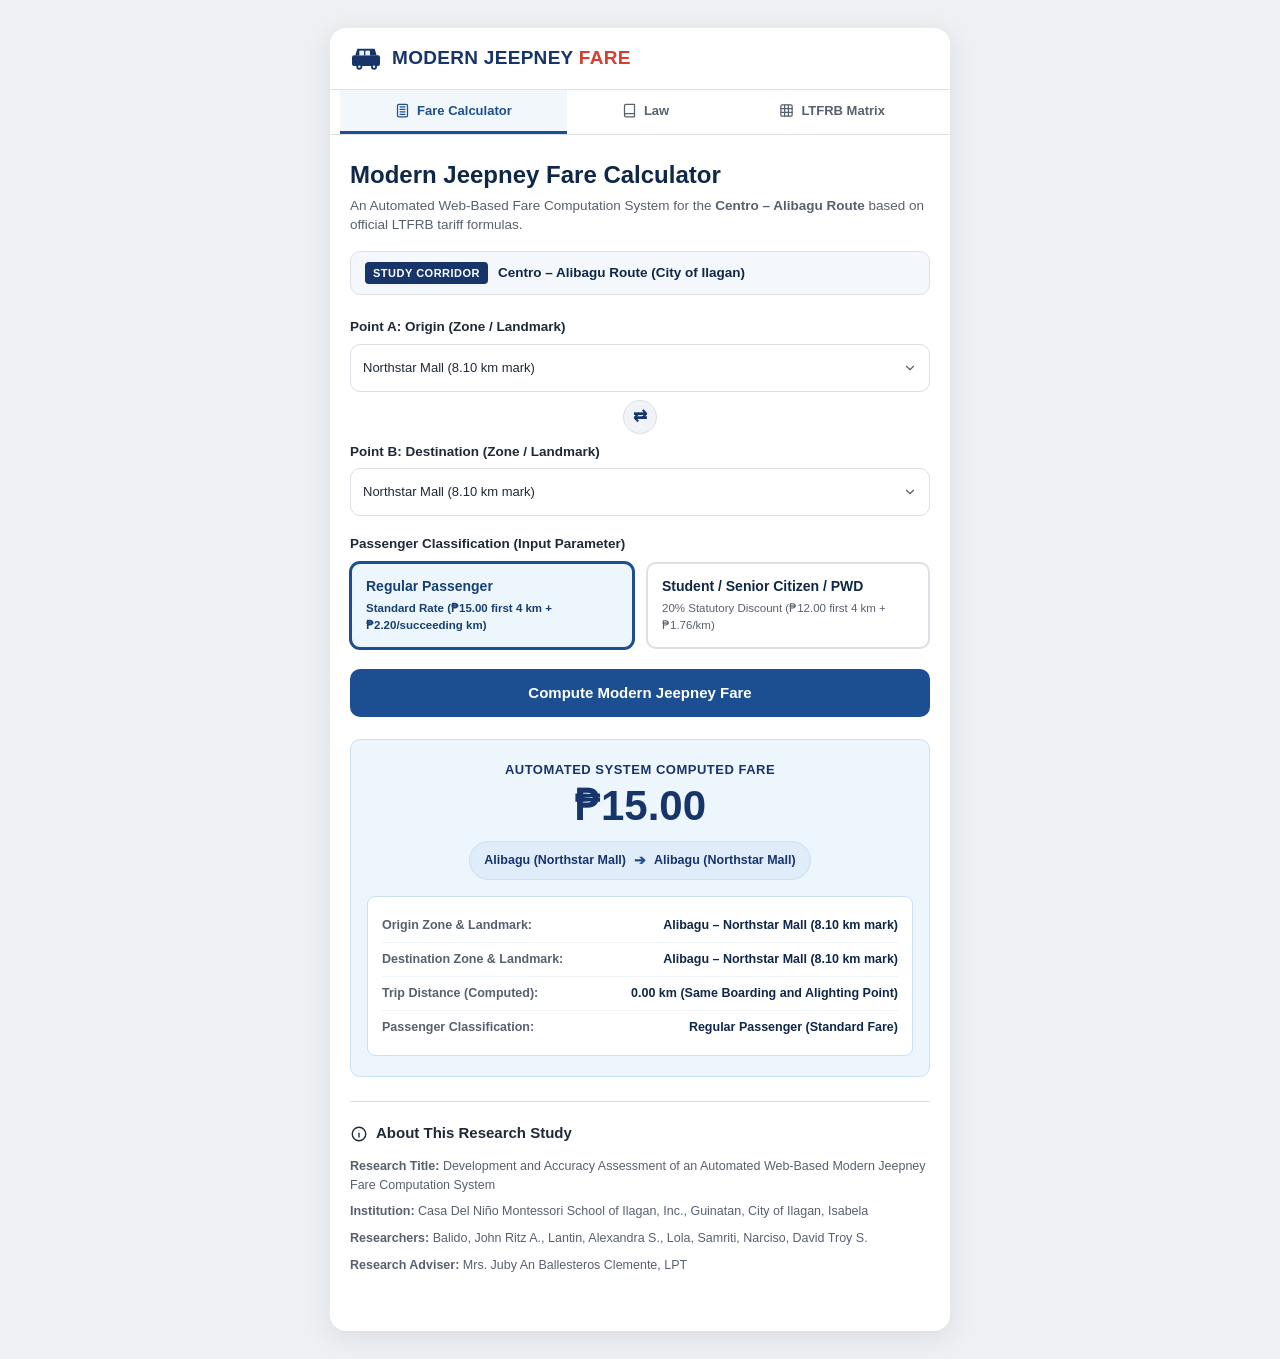
==== commit 1b2add4d: "Add files via upload" ====
--- a/index.html
+++ b/index.html
@@ -86,7 +86,7 @@
                   <option value="10">PSA - Isabela Provincial Office (7.31 km mark)</option>
                 </optgroup>
                 <optgroup label="Alibagu Zone">
-                  <option value="11">Northstar Mall (8.10 km mark)</option>
+                  <option value="11" selected>Northstar Mall (8.10 km mark)</option>
                 </optgroup>
               </select>
             </div>
@@ -139,12 +139,12 @@
             <label class="passenger-radio-label active" id="label-regular">
               <input type="radio" name="passenger-type" value="regular" checked>
               <span class="radio-title">Regular Passenger</span>
-              <span class="radio-desc">Standard Rate (₱17.00 first 4 km + ₱2.40/succeeding km)</span>
+              <span class="radio-desc">Standard Rate (₱15.00 first 4 km + ₱2.20/succeeding km)</span>
             </label>
             <label class="passenger-radio-label" id="label-discounted">
               <input type="radio" name="passenger-type" value="discounted">
               <span class="radio-title">Student / Senior Citizen / PWD</span>
-              <span class="radio-desc">20% Statutory Discount (₱13.50 first 4 km + ₱1.92/km)</span>
+              <span class="radio-desc">20% Statutory Discount (₱12.00 first 4 km + ₱1.76/km)</span>
             </label>
           </div>
         </div>
@@ -155,7 +155,7 @@
       <!-- Computed Output Section -->
       <div class="result" id="result" aria-live="polite">
         <p class="result-label">Automated System Computed Fare</p>
-        <p class="result-amount" id="fare-amount">₱26.75</p>
+        <p class="result-amount" id="fare-amount">₱24.00</p>
 
         <div class="zone-trip-summary" id="zone-trip-summary">
           <div class="summary-badge">
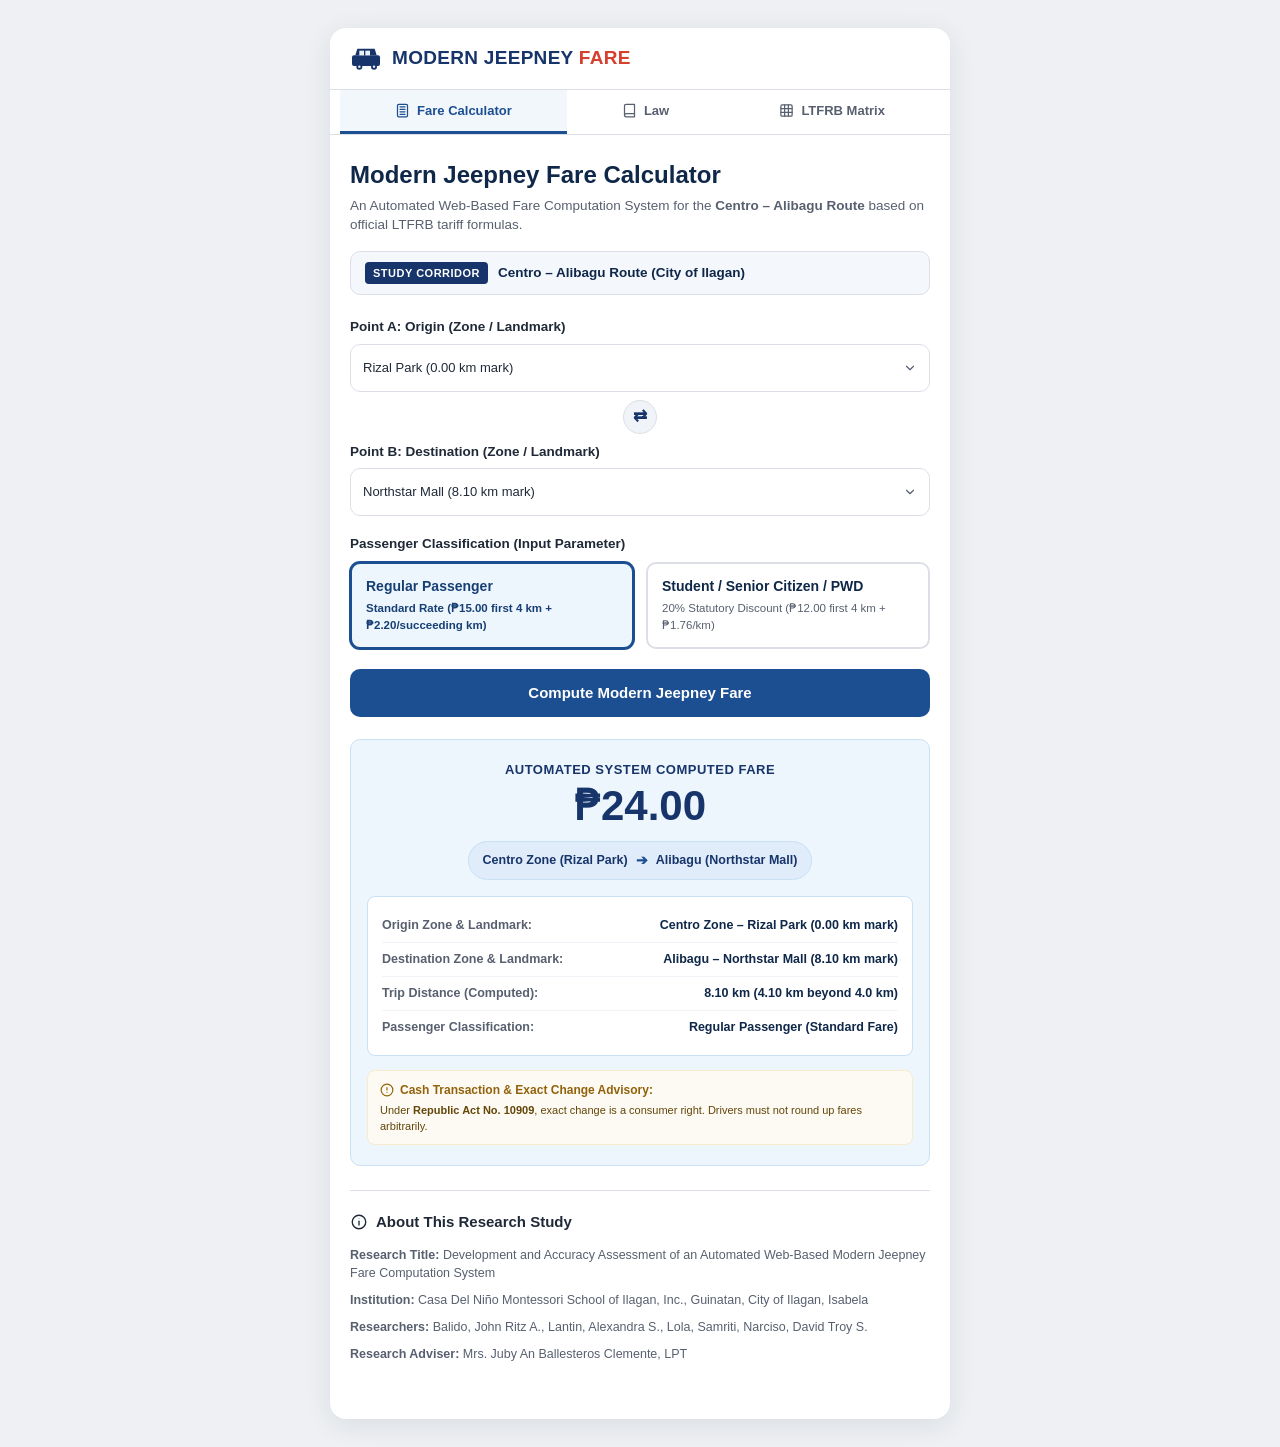
==== commit e2b626e5: "Add files via upload" ====
--- a/index.html
+++ b/index.html
@@ -67,26 +67,20 @@
                   <option value="1">Ilagan City Hall (0.64 km mark)</option>
                   <option value="2">Paguirigan Memorial Park (0.95 km mark)</option>
                 </optgroup>
-                <optgroup label="Guinatan Zone">
-                  <option value="3">Casa del Niño Montessori School (1.90 km mark)</option>
+                <optgroup label="Guinatan">
+                  <option value="3">Casa del Niño Montessori School of Ilagan (1.90 km mark)</option>
                   <option value="4">Brgy. Guinatan Covered Court (2.49 km mark)</option>
                 </optgroup>
-                <optgroup label="Osmeña Zone">
+                <optgroup label="Calamagui 2nd">
                   <option value="5">Puregold Ilagan Isabela (3.30 km mark)</option>
                   <option value="6">Robinsons Supermarket Ilagan (3.95 km mark)</option>
                 </optgroup>
-                <optgroup label="Calamagui 1st Zone">
-                  <option value="7">Isabela Doctor's General Hospital [IDGH] (5.30 km mark)</option>
-                  <option value="8">Hotel Mills and Rain (6.22 km mark)</option>
-                </optgroup>
-                <optgroup label="Calamagui 2nd Zone">
-                  <option value="9">Queen Isabela Park (6.95 km mark)</option>
-                </optgroup>
-                <optgroup label="Baligatan Zone">
-                  <option value="10">PSA - Isabela Provincial Office (7.31 km mark)</option>
-                </optgroup>
-                <optgroup label="Alibagu Zone">
-                  <option value="11" selected>Northstar Mall (8.10 km mark)</option>
+                <optgroup label="Baligatan">
+                  <option value="7">Isabela Doctor's General Hospital (IDGH) (5.30 km mark)</option>
+                </optgroup>
+                <optgroup label="Alibagu">
+                  <option value="8">Queen Isabela Park (6.95 km mark)</option>
+                  <option value="9">Northstar Mall (8.10 km mark)</option>
                 </optgroup>
               </select>
             </div>
@@ -106,26 +100,20 @@
                   <option value="1">Ilagan City Hall (0.64 km mark)</option>
                   <option value="2">Paguirigan Memorial Park (0.95 km mark)</option>
                 </optgroup>
-                <optgroup label="Guinatan Zone">
-                  <option value="3">Casa del Niño Montessori School (1.90 km mark)</option>
+                <optgroup label="Guinatan">
+                  <option value="3">Casa del Niño Montessori School of Ilagan (1.90 km mark)</option>
                   <option value="4">Brgy. Guinatan Covered Court (2.49 km mark)</option>
                 </optgroup>
-                <optgroup label="Osmeña Zone">
+                <optgroup label="Calamagui 2nd">
                   <option value="5">Puregold Ilagan Isabela (3.30 km mark)</option>
                   <option value="6">Robinsons Supermarket Ilagan (3.95 km mark)</option>
                 </optgroup>
-                <optgroup label="Calamagui 1st Zone">
-                  <option value="7">Isabela Doctor's General Hospital [IDGH] (5.30 km mark)</option>
-                  <option value="8">Hotel Mills and Rain (6.22 km mark)</option>
-                </optgroup>
-                <optgroup label="Calamagui 2nd Zone">
-                  <option value="9">Queen Isabela Park (6.95 km mark)</option>
-                </optgroup>
-                <optgroup label="Baligatan Zone">
-                  <option value="10">PSA - Isabela Provincial Office (7.31 km mark)</option>
-                </optgroup>
-                <optgroup label="Alibagu Zone">
-                  <option value="11" selected>Northstar Mall (8.10 km mark)</option>
+                <optgroup label="Baligatan">
+                  <option value="7">Isabela Doctor's General Hospital (IDGH) (5.30 km mark)</option>
+                </optgroup>
+                <optgroup label="Alibagu">
+                  <option value="8">Queen Isabela Park (6.95 km mark)</option>
+                  <option value="9" selected>Northstar Mall (8.10 km mark)</option>
                 </optgroup>
               </select>
             </div>
@@ -183,6 +171,17 @@
             <span class="detail-val" id="detail-passenger">—</span>
           </div>
         </div>
+
+        <!-- NEW: Cash-Handling & Overcharge Advisory Card -->
+        <div class="cash-advisory-card" id="cash-advisory-card">
+          <p class="advisory-title">
+            <svg width="14" height="14" viewBox="0 0 24 24" fill="none" stroke="currentColor" stroke-width="2" stroke-linecap="round" stroke-linejoin="round" aria-hidden="true"><circle cx="12" cy="12" r="10"/><line x1="12" y1="8" x2="12" y2="12"/><line x1="12" y1="16" x2="12.01" y2="16"/></svg>
+            Cash Transaction & Exact Change Advisory:
+          </p>
+          <p class="advisory-desc" id="advisory-text">
+            Under <strong>Republic Act No. 10909 (No Shortchanging Act)</strong>, service providers must give exact change. If 25¢ coins are unavailable, customary cash rounding rounds down to protect consumers. Charging whole-peso roundups (e.g. ₱20) is unlawful.
+          </p>
+        </div>
       </div>
 
       <!-- Research Metadata Section -->
@@ -201,11 +200,11 @@
     <!-- TAB 2: Law -->
     <div id="panel-law" class="tab-panel" role="tabpanel" aria-labelledby="tab-law-btn" hidden>
       <h1>Relevant Transportation Laws & Policies</h1>
-      <p class="subtitle">Official Philippine statutory mandates and LTFRB orders governing modern public utility jeepney (PUJ) fare structures and passenger discounts.</p>
+      <p class="subtitle">Official Philippine statutory mandates and LTFRB orders governing modern public utility jeepney (PUJ) fare structures, passenger discounts, and consumer rights.</p>
 
       <div class="route-banner">
         <span class="banner-tag">LEGAL BASIS</span>
-        <span class="banner-title">Statutory Discount Privileges & Regulatory Orders</span>
+        <span class="banner-title">Statutory Discount Privileges & Consumer Rights</span>
       </div>
 
       <!-- Fact-Check Buttons Card for Law -->
@@ -224,6 +223,35 @@
         </div>
       </div>
 
+      <!-- NEW: REPUBLIC ACT NO. 10909 (NO SHORTCHANGING ACT) -->
+      <div class="law-card">
+        <div class="law-card-header">
+          <span class="banner-tag">REPUBLIC ACT NO. 10909</span>
+          <h2 class="law-title">No Shortchanging Act of 2016</h2>
+        </div>
+        <p class="law-desc">Mandates that all businesses and service providers (including public transport) must give exact change to consumers. It explicitly prohibits withholding change or rounding up fares due to a lack of small coins.</p>
+        <div class="law-details">
+          <div class="detail-row">
+            <span class="detail-key">Mandate:</span>
+            <span class="detail-val">Duty to give exact change without waiting to be asked (Sec. 4a)</span>
+          </div>
+          <div class="detail-row">
+            <span class="detail-key">Prohibited Excuse:</span>
+            <span class="detail-val">Lack of coins/small bills is NOT an excuse to shortchange (Sec. 4b)</span>
+          </div>
+          <div class="detail-row">
+            <span class="detail-key">Enforcement:</span>
+            <span class="detail-val">Fines from ₱500 to ₱25,000 and suspension of operating permits</span>
+          </div>
+        </div>
+        <div class="law-action-wrap">
+          <a href="https://www.officialgazette.gov.ph/2016/07/21/republic-act-no-10909/" target="_blank" rel="noopener noreferrer" class="law-cite-link">
+            <svg width="13" height="13" viewBox="0 0 24 24" fill="none" stroke="currentColor" stroke-width="2" stroke-linecap="round" stroke-linejoin="round" aria-hidden="true"><path d="M18 13v6a2 2 0 0 1-2 2H5a2 2 0 0 1-2-2V8a2 2 0 0 1 2-2h6"/><polyline points="15 3 21 3 21 9"/><line x1="10" y1="14" x2="21" y2="3"/></svg>
+            <span>Official Gazette Citation: Republic Act No. 10909</span>
+          </a>
+        </div>
+      </div>
+
       <div class="law-card">
         <div class="law-card-header">
           <span class="banner-tag">REPUBLIC ACT NO. 11314</span>
@@ -243,10 +271,6 @@
             <span class="detail-key">Validity:</span>
             <span class="detail-val">Everyday, including weekends, summer breaks, and legal holidays</span>
           </div>
-          <div class="detail-row">
-            <span class="detail-key">Required Credential:</span>
-            <span class="detail-val">Valid school ID or validated current enrollment receipt</span>
-          </div>
         </div>
         <div class="law-action-wrap">
           <a href="https://www.officialgazette.gov.ph/2019/04/17/republic-act-no-11314/" target="_blank" rel="noopener noreferrer" class="law-cite-link">
@@ -271,10 +295,6 @@
             <span class="detail-key">Eligible Beneficiaries:</span>
             <span class="detail-val">Filipino citizens aged 60 years old and above</span>
           </div>
-          <div class="detail-row">
-            <span class="detail-key">Required Credential:</span>
-            <span class="detail-val">OSCA Senior Citizen ID or any government-issued ID showing date of birth</span>
-          </div>
         </div>
         <div class="law-action-wrap">
           <a href="https://www.officialgazette.gov.ph/2010/02/15/republic-act-no-9994/" target="_blank" rel="noopener noreferrer" class="law-cite-link">
@@ -299,10 +319,6 @@
             <span class="detail-key">Eligible Beneficiaries:</span>
             <span class="detail-val">Persons with registered physical, sensory, or mental disabilities</span>
           </div>
-          <div class="detail-row">
-            <span class="detail-key">Required Credential:</span>
-            <span class="detail-val">Valid PWD ID issued by the PDAO, City/Municipal Social Welfare, or NCDA</span>
-          </div>
         </div>
         <div class="law-action-wrap">
           <a href="https://www.officialgazette.gov.ph/2016/03/23/republic-act-no-10754/" target="_blank" rel="noopener noreferrer" class="law-cite-link">
@@ -323,10 +339,6 @@
             <span class="detail-key">Implementation:</span>
             <span class="detail-val">Effective 7 days a week, including weekends and holidays</span>
           </div>
-          <div class="detail-row">
-            <span class="detail-key">Enforcement:</span>
-            <span class="detail-val">Refusal to grant is a franchise violation subject to fines and CPC penalties</span>
-          </div>
         </div>
         <div class="law-action-wrap">
           <a href="https://ltfrb.gov.ph" target="_blank" rel="noopener noreferrer" class="law-cite-link">
@@ -343,14 +355,6 @@
         </div>
         <p class="law-desc">Specifies the official tariff formula and rounding methodology applied to computed public utility jeepney fares.</p>
         <div class="law-details">
-          <div class="detail-row">
-            <span class="detail-key">Base Distance:</span>
-            <span class="detail-val">Applies to the first four (4) kilometers traveled</span>
-          </div>
-          <div class="detail-row">
-            <span class="detail-key">Succeeding Distance:</span>
-            <span class="detail-val">Calculated per kilometer beyond the first 4 km</span>
-          </div>
           <div class="detail-row">
             <span class="detail-key">Rounding Standard:</span>
             <span class="detail-val">Officially rounded off to the nearest 25 centavos (₱0.25)</span>
--- a/style.css
+++ b/style.css
@@ -734,4 +734,31 @@
 
 .matrix-notes {
   margin-top: 14px;
+}
+
+/* Add at the bottom of style.css */
+.cash-advisory-card {
+  margin-top: 14px;
+  background: #fdfaf3;
+  border: 1px solid #faeccb;
+  border-radius: 8px;
+  padding: 10px 12px;
+  text-align: left;
+}
+
+.advisory-title {
+  display: flex;
+  align-items: center;
+  gap: 6px;
+  font-size: 12px;
+  font-weight: 700;
+  color: #92620a;
+  margin: 0 0 4px;
+}
+
+.advisory-desc {
+  font-size: 11px;
+  color: #634608;
+  margin: 0;
+  line-height: 1.4;
 }
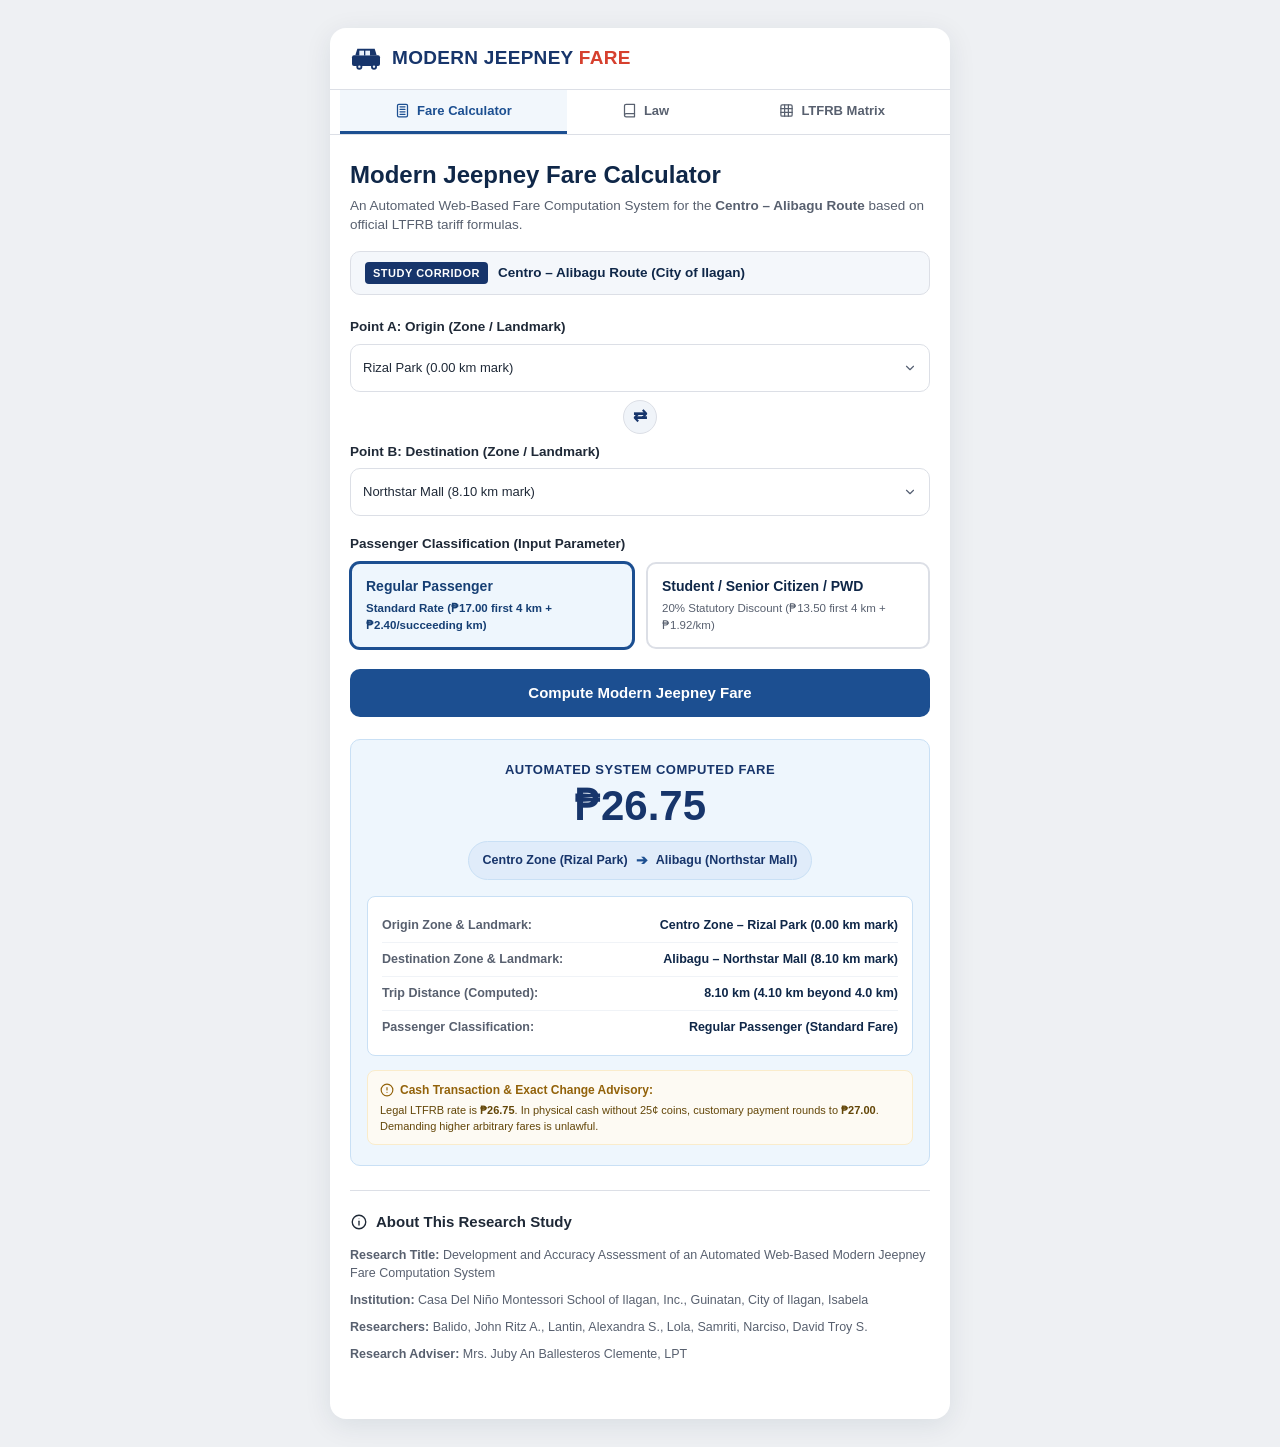
==== commit 2aa569a1: "Add files via upload" ====
--- a/index.html
+++ b/index.html
@@ -127,12 +127,12 @@
             <label class="passenger-radio-label active" id="label-regular">
               <input type="radio" name="passenger-type" value="regular" checked>
               <span class="radio-title">Regular Passenger</span>
-              <span class="radio-desc">Standard Rate (₱15.00 first 4 km + ₱2.20/succeeding km)</span>
+              <span class="radio-desc">Standard Rate (₱17.00 first 4 km + ₱2.40/succeeding km)</span>
             </label>
             <label class="passenger-radio-label" id="label-discounted">
               <input type="radio" name="passenger-type" value="discounted">
               <span class="radio-title">Student / Senior Citizen / PWD</span>
-              <span class="radio-desc">20% Statutory Discount (₱12.00 first 4 km + ₱1.76/km)</span>
+              <span class="radio-desc">20% Statutory Discount (₱13.50 first 4 km + ₱1.92/km)</span>
             </label>
           </div>
         </div>
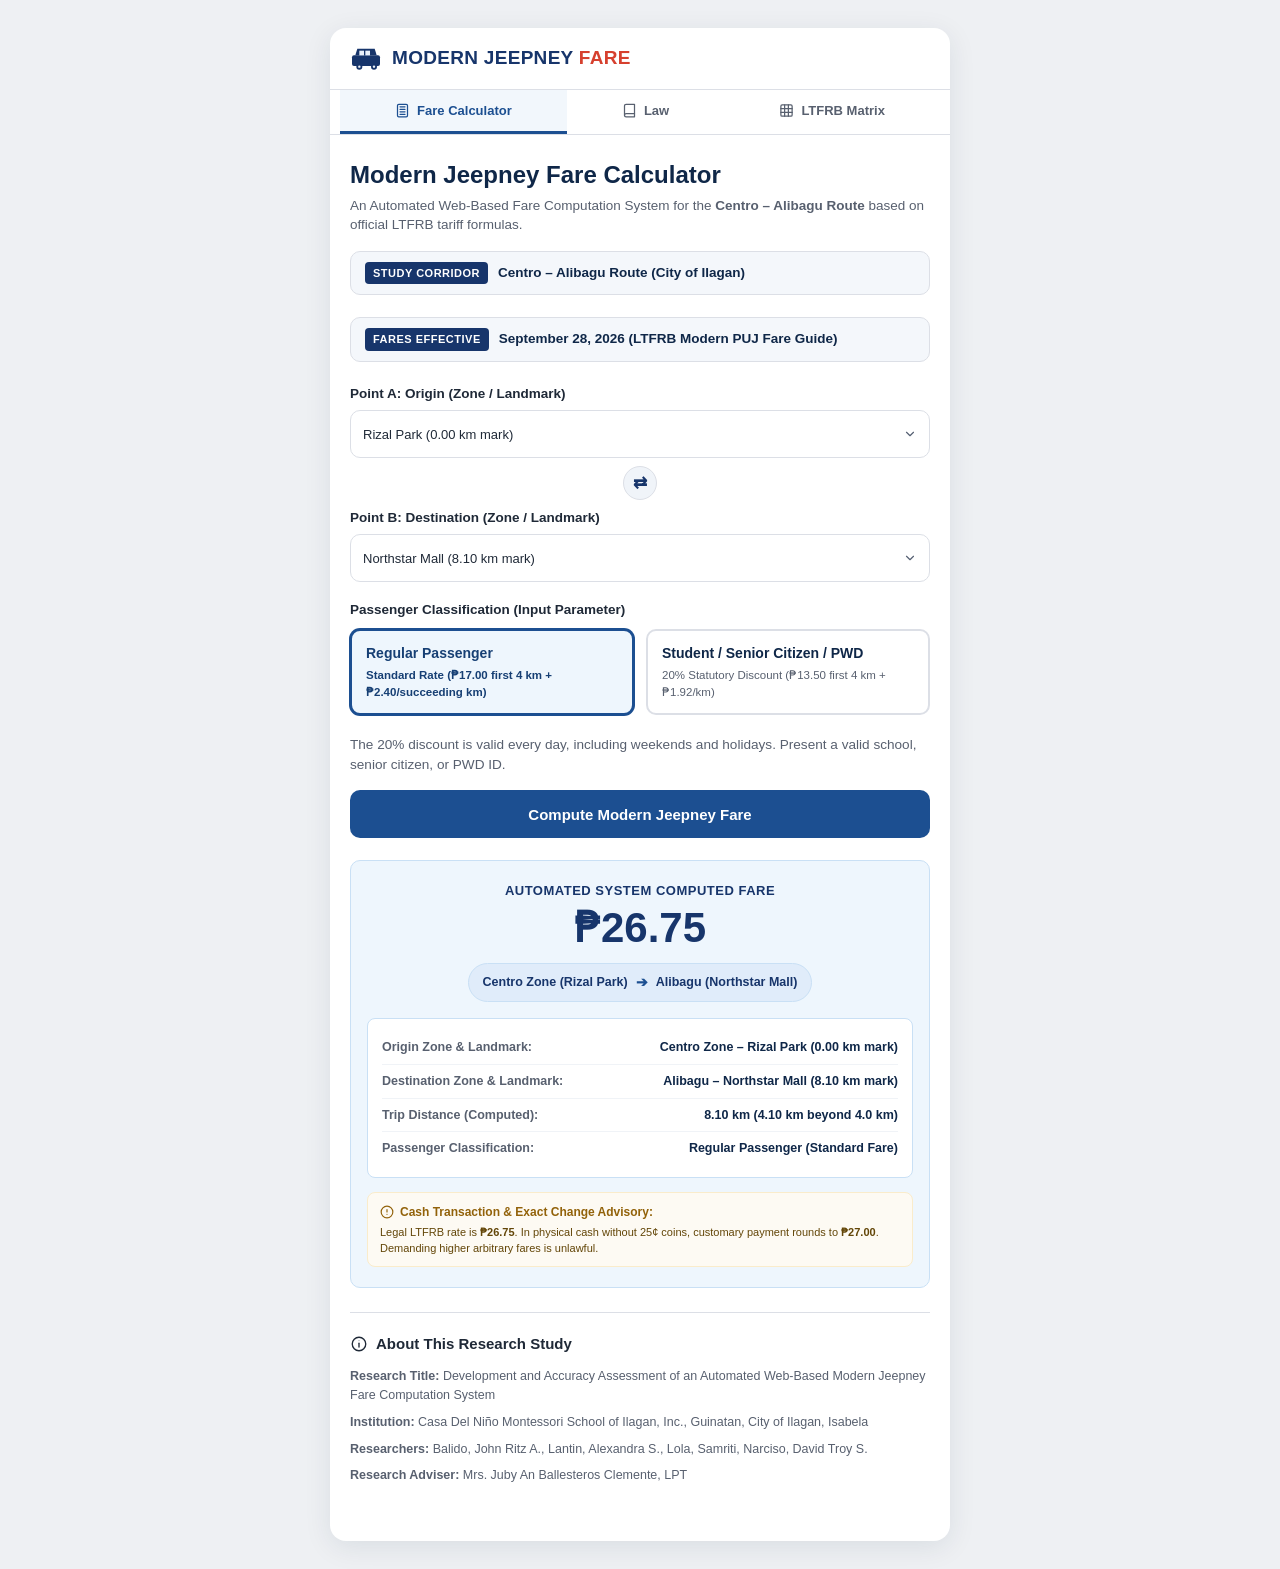
==== commit 3748611e: "Add files via upload" ====
--- a/index.html
+++ b/index.html
@@ -54,6 +54,11 @@
         <span class="banner-title">Centro – Alibagu Route (City of Ilagan)</span>
       </div>
 
+      <div class="route-banner">
+        <span class="banner-tag">FARES EFFECTIVE</span>
+        <span class="banner-title">September 28, 2026 (LTFRB Modern PUJ Fare Guide)</span>
+      </div>
+
       <form id="fare-form" novalidate>
         <div class="zone-grid">
           
@@ -136,6 +141,7 @@
             </label>
           </div>
         </div>
+        <p class="subtitle" style="font-size:0.85rem;margin-top:8px;">The 20% discount is valid every day, including weekends and holidays. Present a valid school, senior citizen, or PWD ID.</p>
 
         <button type="submit" class="calc-btn">Compute Modern Jeepney Fare</button>
       </form>
